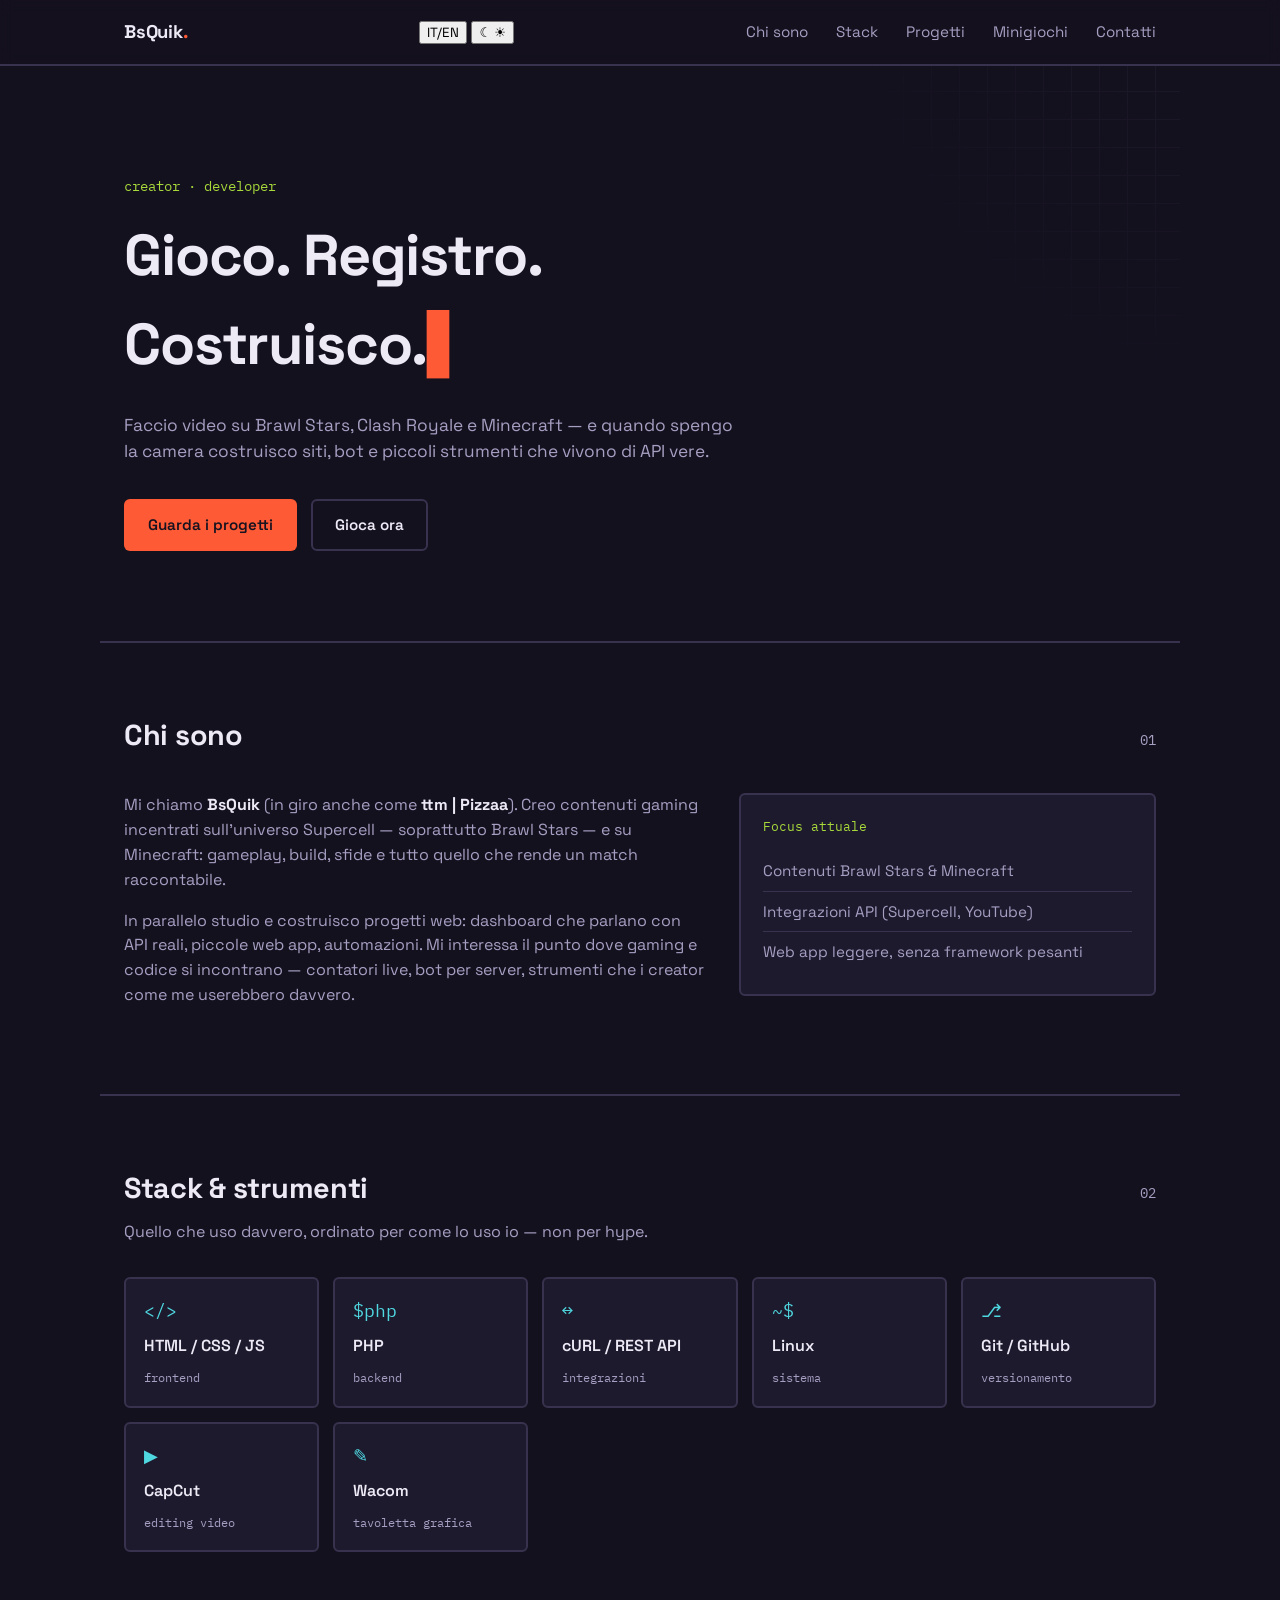
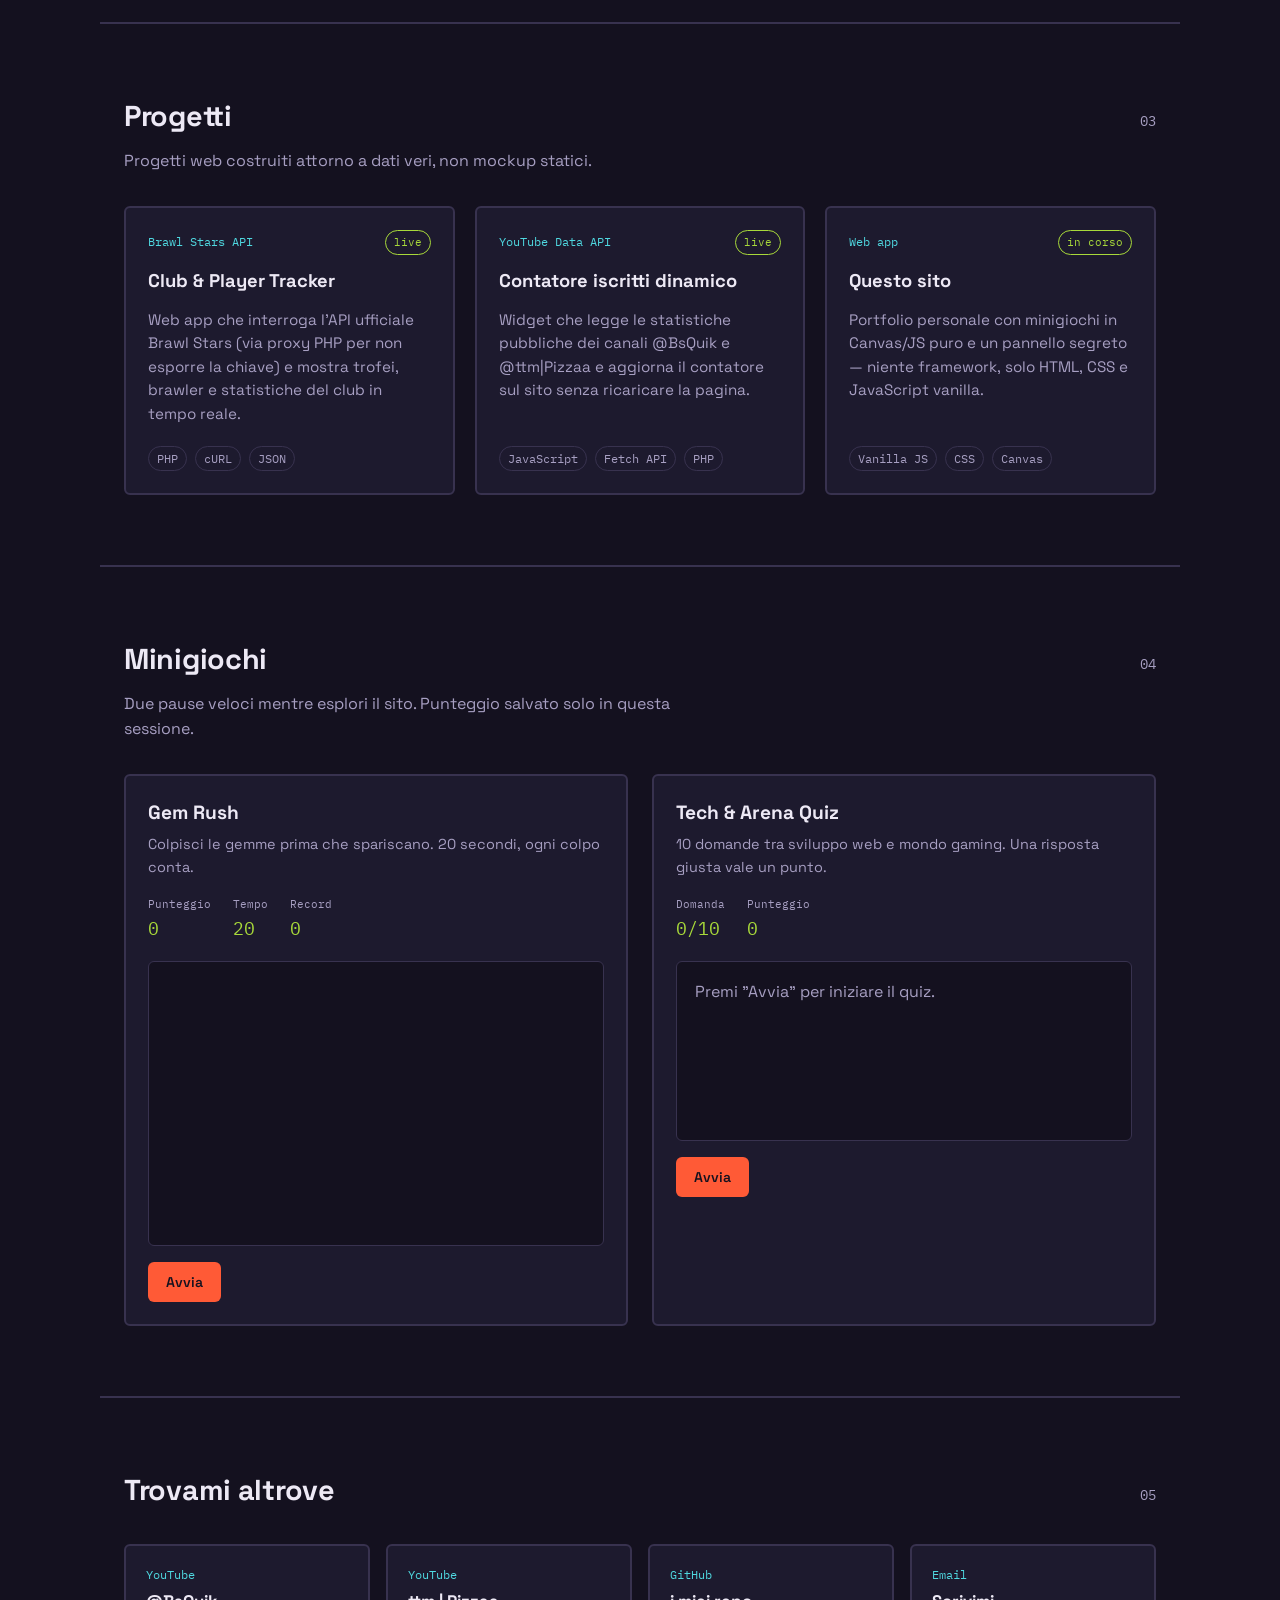
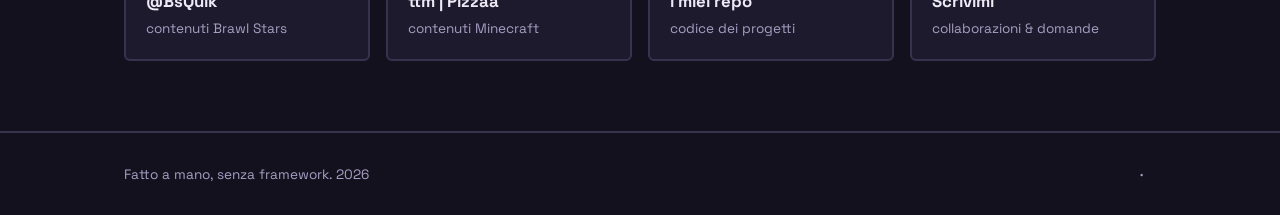
==== index.html @ 0b75b3ad "Rename index(5).html to index.html" ====
<!DOCTYPE html>
<html lang="it">
<head>
<meta charset="UTF-8">
<meta name="viewport" content="width=device-width, initial-scale=1.0">
<title id="pageTitle">BsQuik — Gaming & Web Dev</title>
<meta id="metaDescription" name="description" content="Creatore di contenuti gaming (Brawl Stars, Minecraft) e sviluppatore web. Progetti, API, minigiochi.">

<!-- ============ SEO di base ============
     Sostituisci SITE_URL con il dominio reale una volta pubblicato:
     serve a canonical, Open Graph e Twitter Card qui sotto. -->
<meta name="keywords" content="BsQuik, ttm Pizzaa, Brawl Stars, Minecraft, content creator, sviluppo web, portfolio">
<meta name="author" content="BsQuik">
<meta name="robots" content="index, follow">
<meta name="theme-color" content="#14111F">
<link rel="canonical" href="https://SITE_URL/">

<!-- ============ Open Graph (anteprime su Discord, WhatsApp, Facebook...) ============ -->
<meta property="og:type" content="website">
<meta property="og:site_name" content="BsQuik">
<meta id="ogTitle" property="og:title" content="BsQuik — Gaming & Web Dev">
<meta id="ogDescription" property="og:description" content="Creatore di contenuti gaming (Brawl Stars, Minecraft) e sviluppatore web. Progetti, API, minigiochi.">
<meta property="og:image" content="https://SITE_URL/assets/og-cover.png">
<meta property="og:url" content="https://SITE_URL/">
<meta property="og:locale" content="it_IT">
<meta property="og:locale:alternate" content="en_US">

<!-- ============ Twitter / X Card ============ -->
<meta name="twitter:card" content="summary_large_image">
<meta id="twitterTitle" name="twitter:title" content="BsQuik — Gaming & Web Dev">
<meta id="twitterDescription" name="twitter:description" content="Creatore di contenuti gaming (Brawl Stars, Minecraft) e sviluppatore web. Progetti, API, minigiochi.">
<meta name="twitter:image" content="https://SITE_URL/assets/og-cover.png">

<!-- ============ Favicon ============ -->
<link rel="icon" type="image/svg+xml" href="assets/favicon.svg">
<link rel="alternate icon" href="assets/favicon.svg">

<!-- Font: Space Grotesk (titoli/corpo) + IBM Plex Mono (dati/codice) -->
<link rel="preconnect" href="https://fonts.googleapis.com">
<link rel="preconnect" href="https://fonts.gstatic.com" crossorigin>
<link href="https://fonts.googleapis.com/css2?family=Space+Grotesk:wght@400;500;600;700&family=IBM+Plex+Mono:wght@400;500;600&display=swap" rel="stylesheet">

<!-- ============ Dati strutturati (Person) — aiuta i risultati di ricerca ============ -->
<script type="application/ld+json">
{
  "@context": "https://schema.org",
  "@type": "Person",
  "name": "BsQuik",
  "alternateName": "ttm | Pizzaa",
  "description": "Creatore di contenuti gaming (Brawl Stars, Minecraft) e sviluppatore web.",
  "sameAs": [
    "https://www.youtube.com/@BsQuik",
    "https://www.youtube.com/@ttmPizzaa"
  ]
}
</script>

<link rel="stylesheet" href="style.css">
</head>
<body>

<!-- ============ NAV ============ -->
<header class="site-header">
  <nav class="nav container">
    <a href="#home" class="nav__brand">BsQuik<span class="dot">.</span></a>

    <div class="nav__controls">
      <!-- Toggle lingua: IT/EN, gestito da js/i18n.js -->
      <button id="langToggle" class="nav__pill" type="button" aria-label="Cambia lingua / Switch language">
        <span data-lang-label="it" class="is-active">IT</span><span class="nav__pill-sep">/</span><span data-lang-label="en">EN</span>
      </button>
      <!-- Toggle tema chiaro/scuro, gestito da js/theme.js -->
      <button id="themeToggle" class="nav__icon-btn" type="button" aria-label="Attiva tema chiaro" aria-pressed="false">
        <span class="theme-icon theme-icon--moon" aria-hidden="true">☾</span>
        <span class="theme-icon theme-icon--sun" aria-hidden="true">☀</span>
      </button>
      <button class="nav__toggle" id="navToggle" aria-label="Apri il menu" aria-expanded="false">
        <span></span><span></span><span></span>
      </button>
    </div>

    <ul class="nav__links" id="navLinks">
      <li><a href="#about" data-i18n="nav.about">Chi sono</a></li>
      <li><a href="#stack" data-i18n="nav.stack">Stack</a></li>
      <li><a href="#projects" data-i18n="nav.projects">Progetti</a></li>
      <li><a href="#games" data-i18n="nav.games">Minigiochi</a></li>
      <li><a href="#contact" data-i18n="nav.contact">Contatti</a></li>
    </ul>
  </nav>
</header>

<main>

  <!-- ============ HERO ============ -->
  <section id="home" class="hero container">
    <div class="hero__grid" aria-hidden="true"></div>
    <p class="hero__eyebrow" data-i18n="hero.eyebrow">creator · developer</p>
    <h1 class="hero__title">
      <span id="heroTyped"></span><span class="cursor" aria-hidden="true">▌</span>
    </h1>
    <p class="hero__lead" data-i18n="hero.lead">
      Faccio video su Brawl Stars, Clash Royale e Minecraft — e quando spengo la camera
      costruisco siti, bot e piccoli strumenti che vivono di API vere.
    </p>
    <div class="hero__cta">
      <a href="#projects" class="btn btn--primary" data-i18n="hero.ctaProjects">Guarda i progetti</a>
      <a href="#games" class="btn btn--ghost" data-i18n="hero.ctaGames">Gioca ora</a>
    </div>
  </section>

  <!-- ============ ABOUT ============ -->
  <section id="about" class="section container">
    <div class="section__head">
      <h2 data-i18n="about.title">Chi sono</h2>
      <span class="section__index">01</span>
    </div>
    <div class="about__grid">
      <div class="about__text">
        <p data-i18n="about.p1">
          Mi chiamo <strong>BsQuik</strong> (in giro anche come <strong>ttm | Pizzaa</strong>).
          Creo contenuti gaming incentrati sull'universo Supercell — soprattutto Brawl Stars —
          e su Minecraft: gameplay, build, sfide e tutto quello che rende un match raccontabile.
        </p>
        <p data-i18n="about.p2">
          In parallelo studio e costruisco progetti web: dashboard che parlano con API reali,
          piccole web app, automazioni. Mi interessa il punto dove gaming e codice si incontrano —
          contatori live, bot per server, strumenti che i creator come me userebbero davvero.
        </p>
      </div>
      <div class="about__card">
        <p class="about__card-label" data-i18n="about.cardLabel">Focus attuale</p>
        <ul class="about__card-list">
          <li data-i18n="about.card1">Contenuti Brawl Stars & Minecraft</li>
          <li data-i18n="about.card2">Integrazioni API (Supercell, YouTube)</li>
          <li data-i18n="about.card3">Web app leggere, senza framework pesanti</li>
        </ul>
      </div>
    </div>
  </section>

  <!-- ============ TECH STACK ============ -->
  <section id="stack" class="section container">
    <div class="section__head">
      <h2 data-i18n="stack.title">Stack & strumenti</h2>
      <span class="section__index">02</span>
    </div>
    <p class="section__sub" data-i18n="stack.sub">Quello che uso davvero, ordinato per come lo uso io — non per hype.</p>

    <div class="stack-grid" id="stackGrid">
      <!-- popolata anche via JS, markup statico come fallback/no-js -->
      <div class="stack-item" data-tag="frontend">
        <span class="stack-item__glyph">&lt;/&gt;</span>
        <span class="stack-item__name">HTML / CSS / JS</span>
        <span class="stack-item__tag" data-i18n="stack.tag.frontend">frontend</span>
      </div>
      <div class="stack-item" data-tag="backend">
        <span class="stack-item__glyph">$php</span>
        <span class="stack-item__name">PHP</span>
        <span class="stack-item__tag" data-i18n="stack.tag.backend">backend</span>
      </div>
      <div class="stack-item" data-tag="api">
        <span class="stack-item__glyph">↔</span>
        <span class="stack-item__name">cURL / REST API</span>
        <span class="stack-item__tag" data-i18n="stack.tag.api">integrazioni</span>
      </div>
      <div class="stack-item" data-tag="sistema">
        <span class="stack-item__glyph">~$</span>
        <span class="stack-item__name">Linux</span>
        <span class="stack-item__tag" data-i18n="stack.tag.sistema">sistema</span>
      </div>
      <div class="stack-item" data-tag="workflow">
        <span class="stack-item__glyph">⎇</span>
        <span class="stack-item__name">Git / GitHub</span>
        <span class="stack-item__tag" data-i18n="stack.tag.workflow">versionamento</span>
      </div>
      <div class="stack-item" data-tag="editing">
        <span class="stack-item__glyph">▶</span>
        <span class="stack-item__name">CapCut</span>
        <span class="stack-item__tag" data-i18n="stack.tag.editing">editing video</span>
      </div>
      <div class="stack-item" data-tag="creative">
        <span class="stack-item__glyph">✎</span>
        <span class="stack-item__name">Wacom</span>
        <span class="stack-item__tag" data-i18n="stack.tag.creative">tavoletta grafica</span>
      </div>
    </div>
  </section>

  <!-- ============ PROGETTI ============ -->
  <section id="projects" class="section container">
    <div class="section__head">
      <h2 data-i18n="projects.title">Progetti</h2>
      <span class="section__index">03</span>
    </div>
    <p class="section__sub" data-i18n="projects.sub">Progetti web costruiti attorno a dati veri, non mockup statici.</p>

    <div class="projects-grid">

      <article class="project-card">
        <div class="project-card__top">
          <span class="project-card__label">Brawl Stars API</span>
          <span class="project-card__status" data-i18n="projects.statusLive">live</span>
        </div>
        <h3 data-i18n="projects.p1Title">Club & Player Tracker</h3>
        <p data-i18n="projects.p1Text">
          Web app che interroga l'API ufficiale Brawl Stars (via proxy PHP per non esporre la chiave)
          e mostra trofei, brawler e statistiche del club in tempo reale.
        </p>
        <div class="project-card__tags">
          <span>PHP</span><span>cURL</span><span>JSON</span>
        </div>
      </article>

      <article class="project-card">
        <div class="project-card__top">
          <span class="project-card__label">YouTube Data API</span>
          <span class="project-card__status" data-i18n="projects.statusLive">live</span>
        </div>
        <h3 data-i18n="projects.p2Title">Contatore iscritti dinamico</h3>
        <p data-i18n="projects.p2Text">
          Widget che legge le statistiche pubbliche dei canali @BsQuik e @ttm|Pizzaa e aggiorna
          il contatore sul sito senza ricaricare la pagina.
        </p>
        <div class="project-card__tags">
          <span>JavaScript</span><span>Fetch API</span><span>PHP</span>
        </div>
      </article>

      <article class="project-card">
        <div class="project-card__top">
          <span class="project-card__label" data-i18n="projects.p3Label">Web app</span>
          <span class="project-card__status" data-i18n="projects.statusProgress">in corso</span>
        </div>
        <h3 data-i18n="projects.p3Title">Questo sito</h3>
        <p data-i18n="projects.p3Text">
          Portfolio personale con minigiochi in Canvas/JS puro e un pannello segreto —
          niente framework, solo HTML, CSS e JavaScript vanilla.
        </p>
        <div class="project-card__tags">
          <span>Vanilla JS</span><span>CSS</span><span>Canvas</span>
        </div>
      </article>

    </div>
  </section>

  <!-- ============ MINIGIOCHI ============ -->
  <section id="games" class="section container">
    <div class="section__head">
      <h2 data-i18n="games.title">Minigiochi</h2>
      <span class="section__index">04</span>
    </div>
    <p class="section__sub" data-i18n="games.sub">Due pause veloci mentre esplori il sito. Punteggio salvato solo in questa sessione.</p>

    <div class="games-grid">

      <!-- MINIGIOCO 1: Reaction Clicker -->
      <div class="game-panel">
        <div class="game-panel__head">
          <h3>Gem Rush</h3>
          <p data-i18n="games.gr.desc">Colpisci le gemme prima che spariscano. 20 secondi, ogni colpo conta.</p>
        </div>
        <div class="game-panel__stats">
          <div><span class="game-panel__stat-label" data-i18n="games.gr.score">Punteggio</span><span id="grScore" class="game-panel__stat-value">0</span></div>
          <div><span class="game-panel__stat-label" data-i18n="games.gr.time">Tempo</span><span id="grTime" class="game-panel__stat-value">20</span></div>
          <div><span class="game-panel__stat-label" data-i18n="games.gr.best">Record</span><span id="grBest" class="game-panel__stat-value">0</span></div>
        </div>
        <canvas id="gemCanvas" width="480" height="300" class="game-canvas"></canvas>
        <div class="game-panel__controls">
          <button id="grStart" class="btn btn--primary btn--small" data-i18n="games.start">Avvia</button>
          <p id="grMessage" class="game-panel__message" aria-live="polite"></p>
        </div>
      </div>

      <!-- MINIGIOCO 2: Trivia -->
      <div class="game-panel">
        <div class="game-panel__head">
          <h3>Tech & Arena Quiz</h3>
          <p data-i18n="games.qz.desc">10 domande tra sviluppo web e mondo gaming. Una risposta giusta vale un punto.</p>
        </div>
        <div class="game-panel__stats">
          <div><span class="game-panel__stat-label" data-i18n="games.qz.question">Domanda</span><span id="qzIndex" class="game-panel__stat-value">0/10</span></div>
          <div><span class="game-panel__stat-label" data-i18n="games.gr.score">Punteggio</span><span id="qzScore" class="game-panel__stat-value">0</span></div>
        </div>
        <div id="quizBody" class="quiz-body">
          <p class="quiz-intro" data-i18n="games.qz.intro">Premi "Avvia" per iniziare il quiz.</p>
        </div>
        <div class="game-panel__controls">
          <button id="qzStart" class="btn btn--primary btn--small" data-i18n="games.start">Avvia</button>
        </div>
      </div>

    </div>
  </section>

  <!-- ============ SOCIAL / CONTATTI ============ -->
  <section id="contact" class="section container">
    <div class="section__head">
      <h2 data-i18n="contact.title">Trovami altrove</h2>
      <span class="section__index">05</span>
    </div>

    <div class="social-grid">
      <a class="social-card" href="https://www.youtube.com/@BsQuik" target="_blank" rel="noopener">
        <span class="social-card__platform">YouTube</span>
        <span class="social-card__handle">@BsQuik</span>
        <span class="social-card__sub" id="ytSubsBsQuik" data-i18n="contact.bsquikSub">contenuti Brawl Stars</span>
      </a>
      <a class="social-card" href="https://www.youtube.com/@ttmPizzaa" target="_blank" rel="noopener">
        <span class="social-card__platform">YouTube</span>
        <span class="social-card__handle">ttm | Pizzaa</span>
        <span class="social-card__sub" id="ytSubsPizzaa" data-i18n="contact.pizzaaSub">contenuti Minecraft</span>
      </a>
      <a class="social-card" href="https://github.com/" target="_blank" rel="noopener">
        <span class="social-card__platform">GitHub</span>
        <span class="social-card__handle" data-i18n="contact.githubHandle">i miei repo</span>
        <span class="social-card__sub" data-i18n="contact.githubSub">codice dei progetti</span>
      </a>
      <a class="social-card" href="mailto:contatto@example.com">
        <span class="social-card__platform">Email</span>
        <span class="social-card__handle" data-i18n="contact.emailHandle">Scrivimi</span>
        <span class="social-card__sub" data-i18n="contact.emailSub">collaborazioni & domande</span>
      </a>
    </div>
  </section>

</main>

<footer class="site-footer">
  <div class="container site-footer__inner">
    <p><span data-i18n="footer.made">Fatto a mano, senza framework.</span> <span id="year"></span></p>
    <!-- Bottone discreto per il pannello segreto: nessuna icona vistosa, si nota solo se lo cerchi -->
    <button id="secretTrigger" class="secret-trigger" aria-label="?">·</button>
  </div>
</footer>

<!-- ============ MODAL EASTER EGG ============ -->
<div id="secretModal" class="secret-modal" hidden>
  <div class="secret-modal__box" role="dialog" aria-modal="true" aria-labelledby="secretTitle">
    <button id="secretClose" class="secret-modal__close" aria-label="Chiudi">✕</button>
    <p id="secretTitle" class="secret-modal__title" data-i18n="modal.title">Accesso riservato</p>
    <p class="secret-modal__hint" data-i18n="modal.hint">Hai trovato il pannello nascosto. Serve una password.</p>
    <form id="secretForm" class="secret-modal__form">
      <input type="password" id="secretInput" class="secret-modal__input" placeholder="password" autocomplete="off">
      <button type="submit" class="btn btn--primary btn--small" data-i18n="modal.enter">Entra</button>
    </form>
    <p id="secretError" class="secret-modal__error" aria-live="polite"></p>
  </div>
</div>

<script src="i18n.js"></script>
<script src="theme.js"></script>
<script src="main.js"></script>
<script src="games.js"></script>
<script src="easter-egg.js"></script>
</body>
</html>
---- style.css ----
/* =========================================================
   DESIGN TOKENS
   ========================================================= */
:root{
  --ink:      #14111F;   /* sfondo principale */
  --panel:    #1D1A2E;   /* sfondo pannelli/card */
  --panel-2:  #241F38;   /* pannelli leggermente più chiari (hover/nested) */
  --line:     #38324F;   /* bordi */
  --paper:    #EDE9F5;   /* testo principale */
  --paper-dim:#A79FC2;   /* testo secondario */
  --coral:    #FF5A36;   /* accento primario */
  --coral-dim:#C93F22;
  --lime:     #A8D93A;   /* accento secondario */
  --cyan:     #4FD8E0;   /* accento terziario / link tecnici */

  --font-display: 'Space Grotesk', system-ui, sans-serif;
  --font-mono: 'IBM Plex Mono', ui-monospace, monospace;

  --radius: 6px;
  --border: 2px solid var(--line);
  --container: 1080px;
}

/* =========================================================
   RESET DI BASE
   ========================================================= */
*, *::before, *::after{ box-sizing: border-box; }
html{ scroll-behavior: smooth; }

@media (prefers-reduced-motion: reduce){
  html{ scroll-behavior: auto; }
  *, *::before, *::after{ animation-duration: 0.001ms !important; transition-duration: 0.001ms !important; }
}

body{
  margin: 0;
  background: var(--ink);
  color: var(--paper);
  font-family: var(--font-display);
  line-height: 1.55;
  -webkit-font-smoothing: antialiased;
}

img{ max-width: 100%; display: block; }
a{ color: inherit; text-decoration: none; }
button{ font-family: inherit; cursor: pointer; }
ul{ list-style: none; margin: 0; padding: 0; }
h1, h2, h3, p{ margin: 0; }

:focus-visible{
  outline: 2px solid var(--cyan);
  outline-offset: 3px;
}

.container{
  max-width: var(--container);
  margin: 0 auto;
  padding: 0 24px;
}

/* =========================================================
   HEADER / NAV
   ========================================================= */
.site-header{
  position: sticky;
  top: 0;
  z-index: 40;
  background: rgba(20, 17, 31, 0.9);
  backdrop-filter: blur(6px);
  border-bottom: var(--border);
}

.nav{
  display: flex;
  align-items: center;
  justify-content: space-between;
  height: 64px;
}

.nav__brand{
  font-weight: 700;
  font-size: 1.15rem;
  letter-spacing: -0.01em;
}
.nav__brand .dot{ color: var(--coral); }

.nav__links{
  display: flex;
  gap: 28px;
}
.nav__links a{
  font-size: 0.95rem;
  color: var(--paper-dim);
  transition: color 0.15s ease;
}
.nav__links a:hover{ color: var(--coral); }

.nav__toggle{
  display: none;
  flex-direction: column;
  gap: 5px;
  background: none;
  border: none;
  padding: 8px;
}
.nav__toggle span{
  width: 22px;
  height: 2px;
  background: var(--paper);
  display: block;
}

/* =========================================================
   BOTTONI
   ========================================================= */
.btn{
  display: inline-flex;
  align-items: center;
  justify-content: center;
  padding: 12px 22px;
  border: 2px solid transparent;
  border-radius: var(--radius);
  font-family: var(--font-display);
  font-weight: 600;
  font-size: 0.95rem;
  transition: transform 0.12s ease, background 0.15s ease, border-color 0.15s ease;
}
.btn:active{ transform: translateY(1px); }

.btn--primary{
  background: var(--coral);
  color: #16121F;
}
.btn--primary:hover{ background: #ff7350; }

.btn--ghost{
  background: transparent;
  border-color: var(--line);
  color: var(--paper);
}
.btn--ghost:hover{ border-color: var(--coral); color: var(--coral); }

.btn--small{ padding: 9px 16px; font-size: 0.88rem; }

.btn:disabled{ opacity: 0.5; cursor: not-allowed; }

/* =========================================================
   HERO
   ========================================================= */
.hero{
  position: relative;
  padding: 110px 24px 90px;
  overflow: hidden;
}

/* motivo a blocchi in stile Minecraft, unico momento "decorativo" della pagina */
.hero__grid{
  position: absolute;
  inset: -20% -10% auto auto;
  width: 46%;
  height: 420px;
  background-image:
    linear-gradient(var(--line) 1px, transparent 1px),
    linear-gradient(90deg, var(--line) 1px, transparent 1px);
  background-size: 28px 28px;
  opacity: 0.35;
  mask-image: radial-gradient(circle at top right, black, transparent 70%);
  pointer-events: none;
}

.hero__eyebrow{
  font-family: var(--font-mono);
  color: var(--lime);
  font-size: 0.85rem;
  margin-bottom: 14px;
}

.hero__title{
  font-size: clamp(2.2rem, 6vw, 3.6rem);
  font-weight: 700;
  letter-spacing: -0.02em;
  max-width: 14ch;
  color: var(--paper);
  min-height: 1.2em;
}
.cursor{
  color: var(--coral);
  animation: blink 1s steps(1) infinite;
}
@keyframes blink{ 50%{ opacity: 0; } }

.hero__lead{
  margin-top: 22px;
  max-width: 56ch;
  color: var(--paper-dim);
  font-size: 1.08rem;
}

.hero__cta{
  margin-top: 34px;
  display: flex;
  gap: 14px;
  flex-wrap: wrap;
}

/* =========================================================
   SEZIONI GENERICHE
   ========================================================= */
.section{
  padding: 70px 24px;
  border-top: var(--border);
}

.section__head{
  display: flex;
  align-items: baseline;
  justify-content: space-between;
  gap: 16px;
}
.section__head h2{
  font-size: 1.8rem;
  font-weight: 700;
  letter-spacing: -0.01em;
}
.section__index{
  font-family: var(--font-mono);
  color: var(--paper-dim);
  font-size: 0.85rem;
}
.section__sub{
  margin-top: 10px;
  color: var(--paper-dim);
  max-width: 60ch;
}

/* =========================================================
   ABOUT
   ========================================================= */
.about__grid{
  margin-top: 36px;
  display: grid;
  grid-template-columns: 1.4fr 1fr;
  gap: 32px;
}
.about__text p{
  color: var(--paper-dim);
  margin-bottom: 16px;
  max-width: 62ch;
}
.about__text strong{ color: var(--paper); }

.about__card{
  background: var(--panel);
  border: var(--border);
  border-radius: var(--radius);
  padding: 22px;
  align-self: start;
}
.about__card-label{
  font-family: var(--font-mono);
  font-size: 0.8rem;
  color: var(--lime);
  display: block;
  margin-bottom: 14px;
}
.about__card-list li{
  padding: 8px 0;
  border-top: 1px solid var(--line);
  color: var(--paper-dim);
  font-size: 0.95rem;
}
.about__card-list li:first-child{ border-top: none; }

/* =========================================================
   TECH STACK
   ========================================================= */
.stack-grid{
  margin-top: 32px;
  display: grid;
  grid-template-columns: repeat(auto-fill, minmax(180px, 1fr));
  gap: 14px;
}

.stack-item{
  background: var(--panel);
  border: var(--border);
  border-radius: var(--radius);
  padding: 18px;
  display: flex;
  flex-direction: column;
  gap: 10px;
  transition: border-color 0.15s ease, transform 0.15s ease;
}
.stack-item:hover{
  border-color: var(--coral);
  transform: translateY(-2px);
}
.stack-item__glyph{
  font-family: var(--font-mono);
  color: var(--cyan);
  font-size: 1.1rem;
}
.stack-item__name{ font-weight: 600; }
.stack-item__tag{
  font-family: var(--font-mono);
  font-size: 0.75rem;
  color: var(--paper-dim);
}

/* =========================================================
   PROGETTI
   ========================================================= */
.projects-grid{
  margin-top: 32px;
  display: grid;
  grid-template-columns: repeat(auto-fit, minmax(260px, 1fr));
  gap: 20px;
}

.project-card{
  background: var(--panel);
  border: var(--border);
  border-radius: var(--radius);
  padding: 22px;
  display: flex;
  flex-direction: column;
  gap: 12px;
}
.project-card__top{
  display: flex;
  align-items: center;
  justify-content: space-between;
}
.project-card__label{
  font-family: var(--font-mono);
  font-size: 0.75rem;
  color: var(--cyan);
}
.project-card__status{
  font-family: var(--font-mono);
  font-size: 0.7rem;
  padding: 3px 8px;
  border: 1px solid var(--lime);
  color: var(--lime);
  border-radius: 100px;
}
.project-card h3{ font-size: 1.15rem; font-weight: 700; }
.project-card p{ color: var(--paper-dim); font-size: 0.95rem; }

.project-card__tags{
  display: flex;
  gap: 8px;
  flex-wrap: wrap;
  margin-top: auto;
  padding-top: 8px;
}
.project-card__tags span{
  font-family: var(--font-mono);
  font-size: 0.72rem;
  color: var(--paper-dim);
  border: 1px solid var(--line);
  padding: 3px 8px;
  border-radius: 100px;
}

/* =========================================================
   MINIGIOCHI
   ========================================================= */
.games-grid{
  margin-top: 32px;
  display: grid;
  grid-template-columns: repeat(auto-fit, minmax(320px, 1fr));
  gap: 24px;
}

.game-panel{
  background: var(--panel);
  border: var(--border);
  border-radius: var(--radius);
  padding: 22px;
}
.game-panel__head h3{ font-size: 1.2rem; font-weight: 700; }
.game-panel__head p{ color: var(--paper-dim); font-size: 0.9rem; margin-top: 6px; }

.game-panel__stats{
  display: flex;
  gap: 22px;
  margin: 18px 0;
  font-family: var(--font-mono);
}
.game-panel__stats > div{ display: flex; flex-direction: column; gap: 2px; }
.game-panel__stat-label{ font-size: 0.7rem; color: var(--paper-dim); }
.game-panel__stat-value{ font-size: 1.1rem; color: var(--lime); }

.game-canvas{
  width: 100%;
  height: auto;
  aspect-ratio: 480 / 300;
  background: var(--ink);
  border: 1px solid var(--line);
  border-radius: var(--radius);
  display: block;
  cursor: crosshair;
}

.game-panel__controls{
  margin-top: 16px;
  display: flex;
  align-items: center;
  gap: 14px;
}
.game-panel__message{
  font-family: var(--font-mono);
  font-size: 0.85rem;
  color: var(--coral);
}

.quiz-body{
  min-height: 180px;
  border: 1px solid var(--line);
  border-radius: var(--radius);
  padding: 18px;
  background: var(--ink);
}
.quiz-intro{ color: var(--paper-dim); }
.quiz-question{ font-weight: 600; margin-bottom: 14px; }
.quiz-options{ display: grid; gap: 10px; }
.quiz-option{
  text-align: left;
  background: var(--panel-2);
  border: 1px solid var(--line);
  border-radius: var(--radius);
  padding: 10px 14px;
  color: var(--paper);
  font-size: 0.92rem;
}
.quiz-option:hover{ border-color: var(--cyan); }
.quiz-option.is-correct{ border-color: var(--lime); color: var(--lime); }
.quiz-option.is-wrong{ border-color: var(--coral); color: var(--coral); }
.quiz-option:disabled{ cursor: default; }

.quiz-result{ text-align: center; }
.quiz-result__score{
  font-family: var(--font-mono);
  font-size: 2rem;
  color: var(--lime);
  display: block;
  margin: 8px 0;
}

/* =========================================================
   SOCIAL
   ========================================================= */
.social-grid{
  margin-top: 32px;
  display: grid;
  grid-template-columns: repeat(auto-fit, minmax(220px, 1fr));
  gap: 16px;
}
.social-card{
  background: var(--panel);
  border: var(--border);
  border-radius: var(--radius);
  padding: 20px;
  display: flex;
  flex-direction: column;
  gap: 4px;
  transition: border-color 0.15s ease;
}
.social-card:hover{ border-color: var(--coral); }
.social-card__platform{
  font-family: var(--font-mono);
  font-size: 0.72rem;
  color: var(--cyan);
}
.social-card__handle{ font-weight: 700; font-size: 1.05rem; }
.social-card__sub{ color: var(--paper-dim); font-size: 0.85rem; }

/* =========================================================
   FOOTER + TRIGGER SEGRETO
   ========================================================= */
.site-footer{
  border-top: var(--border);
  padding: 26px 24px;
}
.site-footer__inner{
  display: flex;
  align-items: center;
  justify-content: space-between;
  color: var(--paper-dim);
  font-size: 0.85rem;
}

/* Bottone volutamente discreto: si confonde con la punteggiatura del footer */
.secret-trigger{
  background: none;
  border: none;
  color: var(--paper-dim);
  font-size: 1.1rem;
  width: 30px;
  height: 30px;
  border-radius: 50%;
  transition: color 0.2s ease;
}
.secret-trigger:hover{ color: var(--coral); }

/* =========================================================
   MODAL EASTER EGG
   ========================================================= */
.secret-modal{
  position: fixed;
  inset: 0;
  background: rgba(10, 8, 16, 0.82);
  display: flex;
  align-items: center;
  justify-content: center;
  z-index: 100;
  padding: 20px;
}
.secret-modal[hidden]{ display: none; }

.secret-modal__box{
  position: relative;
  background: var(--panel);
  border: 2px solid var(--coral);
  border-radius: var(--radius);
  padding: 30px;
  width: 100%;
  max-width: 360px;
}
.secret-modal__close{
  position: absolute;
  top: 12px;
  right: 12px;
  background: none;
  border: none;
  color: var(--paper-dim);
  font-size: 1rem;
}
.secret-modal__close:hover{ color: var(--coral); }

.secret-modal__title{
  font-family: var(--font-mono);
  font-weight: 600;
  color: var(--coral);
  margin-bottom: 6px;
}
.secret-modal__hint{
  color: var(--paper-dim);
  font-size: 0.88rem;
  margin-bottom: 20px;
}
.secret-modal__form{
  display: flex;
  gap: 10px;
}
.secret-modal__input{
  flex: 1;
  background: var(--ink);
  border: 1px solid var(--line);
  border-radius: var(--radius);
  padding: 10px 12px;
  color: var(--paper);
  font-family: var(--font-mono);
}
.secret-modal__input:focus{ border-color: var(--cyan); }
.secret-modal__error{
  margin-top: 12px;
  color: var(--coral);
  font-family: var(--font-mono);
  font-size: 0.82rem;
  min-height: 1em;
}

/* =========================================================
   TEMA SEGRETO: "Dark Retro / Hacker"
   Attivato aggiungendo la classe .theme-hacker su <body> via JS
   ========================================================= */
body.theme-hacker{
  --ink: #030603;
  --panel: #071a08;
  --panel-2: #0c260d;
  --line: #1c4d1e;
  --paper: #baffc0;
  --paper-dim: #4fae57;
  --coral: #33ff66;
  --cyan: #33ff66;
  --lime: #33ff66;
  --font-display: var(--font-mono);
}
body.theme-hacker .hero__title,
body.theme-hacker h2,
body.theme-hacker h3{
  text-shadow: 0 0 8px rgba(51, 255, 102, 0.55);
}
body.theme-hacker .hero__grid{ opacity: 0.5; }

/* =========================================================
   RESPONSIVE
   ========================================================= */
@media (max-width: 860px){
  .about__grid{ grid-template-columns: 1fr; }
}

@media (max-width: 720px){
  .nav__toggle{ display: flex; }
  .nav__links{
    position: absolute;
    top: 64px;
    left: 0;
    right: 0;
    background: var(--ink);
    border-bottom: var(--border);
    flex-direction: column;
    padding: 18px 24px;
    gap: 16px;
    display: none;
  }
  .nav__links.is-open{ display: flex; }

  .hero{ padding: 80px 20px 60px; }
  .hero__grid{ width: 70%; }

  .section{ padding: 50px 20px; }

  .games-grid, .projects-grid, .social-grid{ grid-template-columns: 1fr; }
}
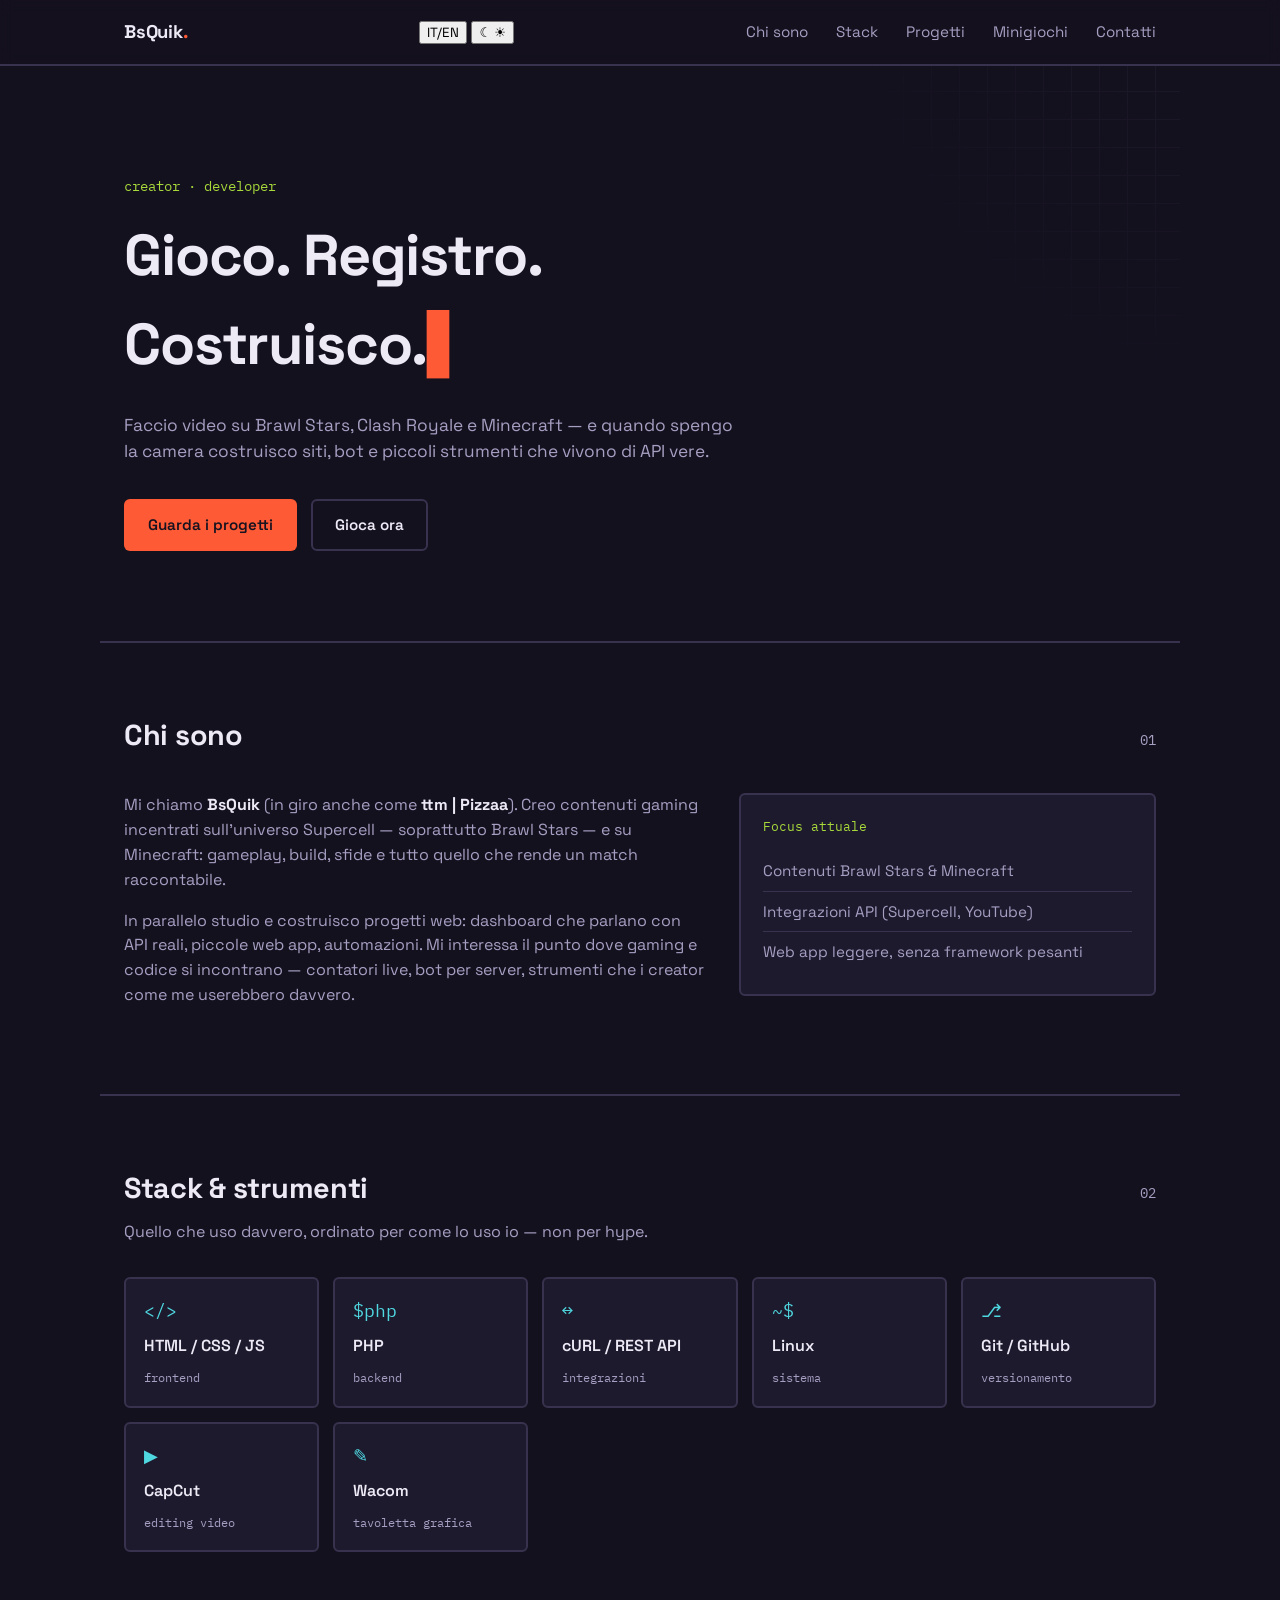
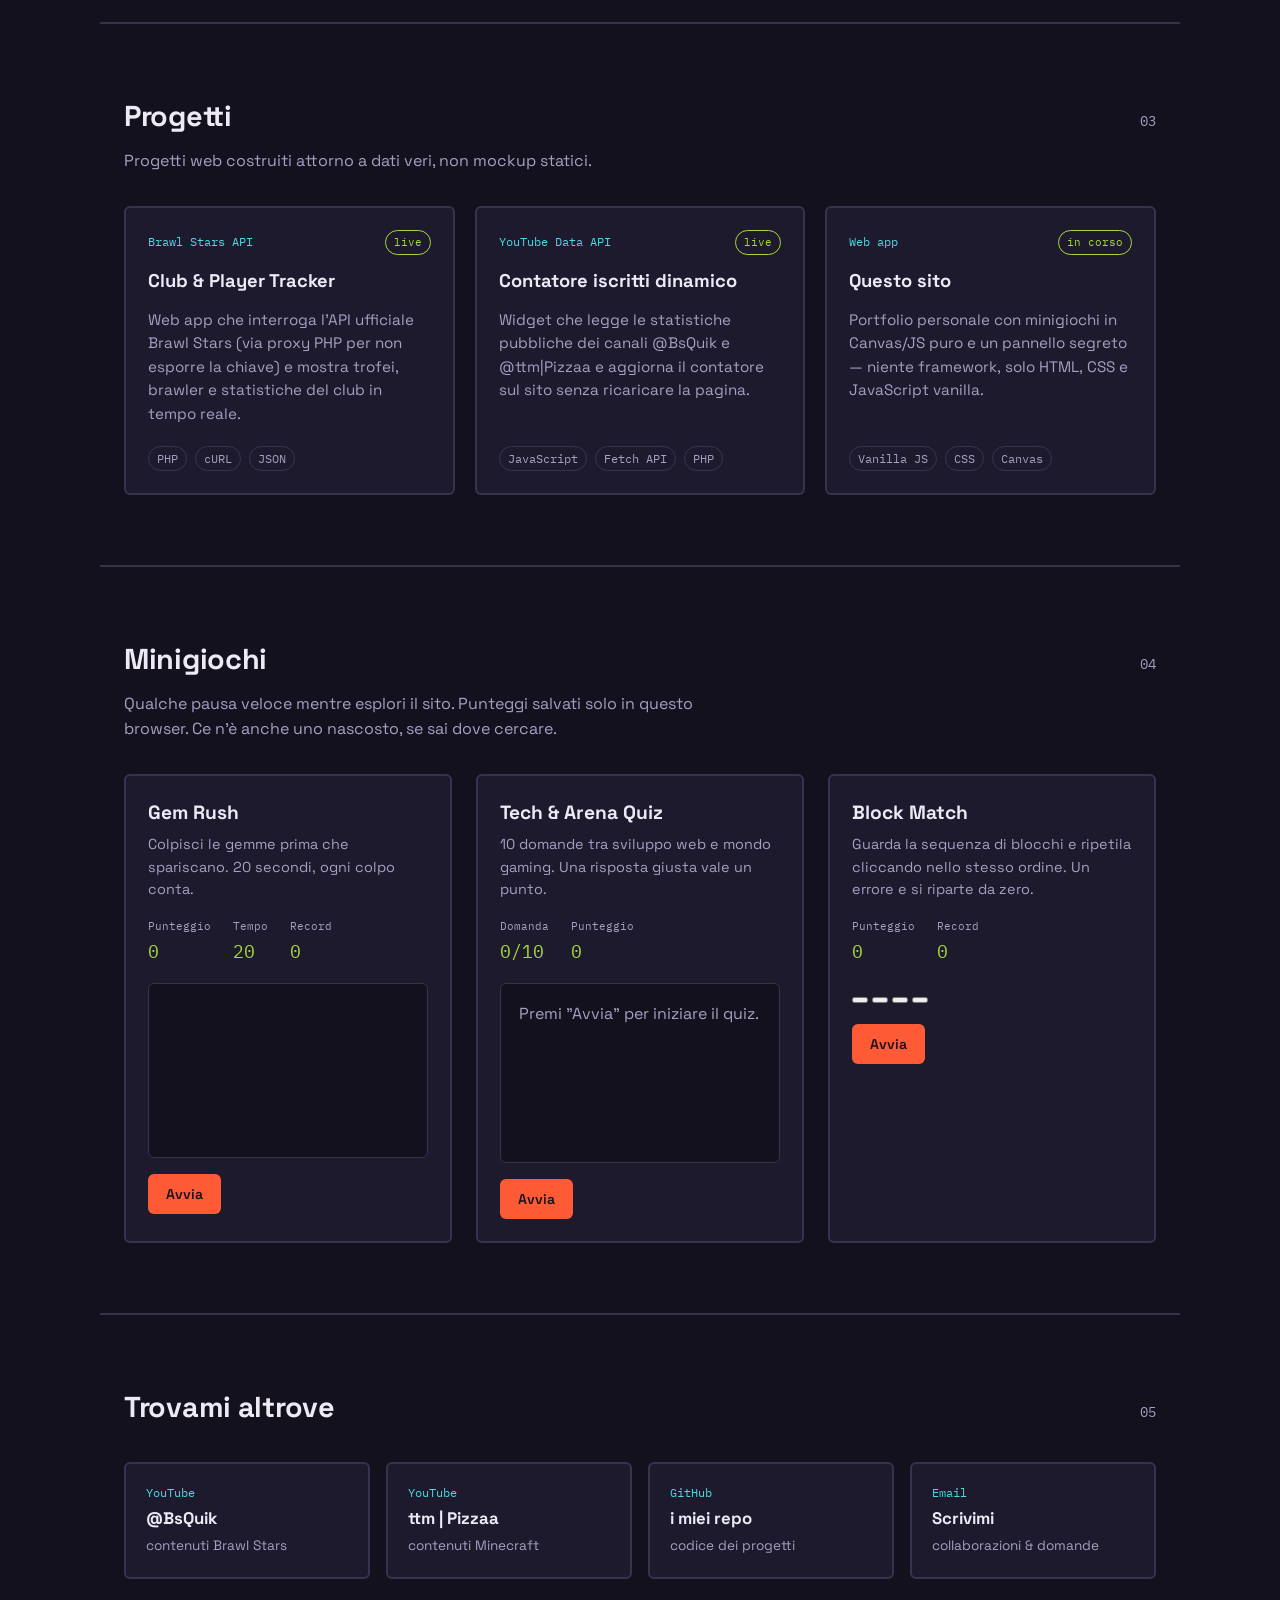
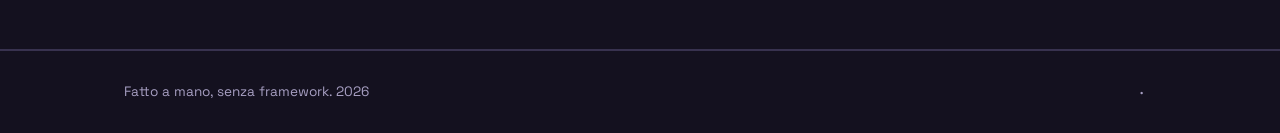
==== commit c5a491aa: "Update game descriptions and add Block Match game" ====
--- a/index.html
+++ b/index.html
@@ -250,7 +250,7 @@
       <h2 data-i18n="games.title">Minigiochi</h2>
       <span class="section__index">04</span>
     </div>
-    <p class="section__sub" data-i18n="games.sub">Due pause veloci mentre esplori il sito. Punteggio salvato solo in questa sessione.</p>
+    <p class="section__sub" data-i18n="games.sub">Qualche pausa veloce mentre esplori il sito. Punteggi salvati solo in questo browser. Ce n'è anche uno nascosto, se sai dove cercare.</p>
 
     <div class="games-grid">
 
@@ -287,6 +287,45 @@
         </div>
         <div class="game-panel__controls">
           <button id="qzStart" class="btn btn--primary btn--small" data-i18n="games.start">Avvia</button>
+        </div>
+      </div>
+
+      <!-- MINIGIOCO 3: Block Match (memoria a sequenza) -->
+      <div class="game-panel">
+        <div class="game-panel__head">
+          <h3>Block Match</h3>
+          <p data-i18n="games.bm.desc">Guarda la sequenza di blocchi e ripetila cliccando nello stesso ordine. Un errore e si riparte da zero.</p>
+        </div>
+        <div class="game-panel__stats">
+          <div><span class="game-panel__stat-label" data-i18n="games.gr.score">Punteggio</span><span id="bmScore" class="game-panel__stat-value">0</span></div>
+          <div><span class="game-panel__stat-label" data-i18n="games.gr.best">Record</span><span id="bmBest" class="game-panel__stat-value">0</span></div>
+        </div>
+        <div class="block-match" id="blockMatch" aria-label="Block Match">
+          <button type="button" class="block-match__cell" data-cell="0"></button>
+          <button type="button" class="block-match__cell" data-cell="1"></button>
+          <button type="button" class="block-match__cell" data-cell="2"></button>
+          <button type="button" class="block-match__cell" data-cell="3"></button>
+        </div>
+        <div class="game-panel__controls">
+          <button id="bmStart" class="btn btn--primary btn--small" data-i18n="games.start">Avvia</button>
+          <p id="bmMessage" class="game-panel__message" aria-live="polite"></p>
+        </div>
+      </div>
+
+      <!-- MINIGIOCO BONUS (nascosto): sbloccato cliccando 5 volte il logo in nav,
+           oppure sblocca il tema segreto: vedi js/easter-egg.js -->
+      <div class="game-panel game-panel--bonus" id="bonusGamePanel" hidden>
+        <div class="game-panel__head">
+          <h3 data-i18n="games.rx.title">Bonus: prova di riflessi</h3>
+          <p data-i18n="games.rx.desc">Clicca l'area appena diventa verde. Misuriamo il tuo tempo di reazione in millisecondi.</p>
+        </div>
+        <div class="game-panel__stats">
+          <div><span class="game-panel__stat-label" data-i18n="games.rx.last">Ultimo</span><span id="rxLast" class="game-panel__stat-value">—</span></div>
+          <div><span class="game-panel__stat-label" data-i18n="games.gr.best">Record</span><span id="rxBest" class="game-panel__stat-value">—</span></div>
+        </div>
+        <button type="button" id="rxPad" class="reflex-pad" data-i18n="games.rx.idle">Premi "Avvia" per iniziare</button>
+        <div class="game-panel__controls">
+          <button id="rxStart" class="btn btn--primary btn--small" data-i18n="games.start">Avvia</button>
         </div>
       </div>
 
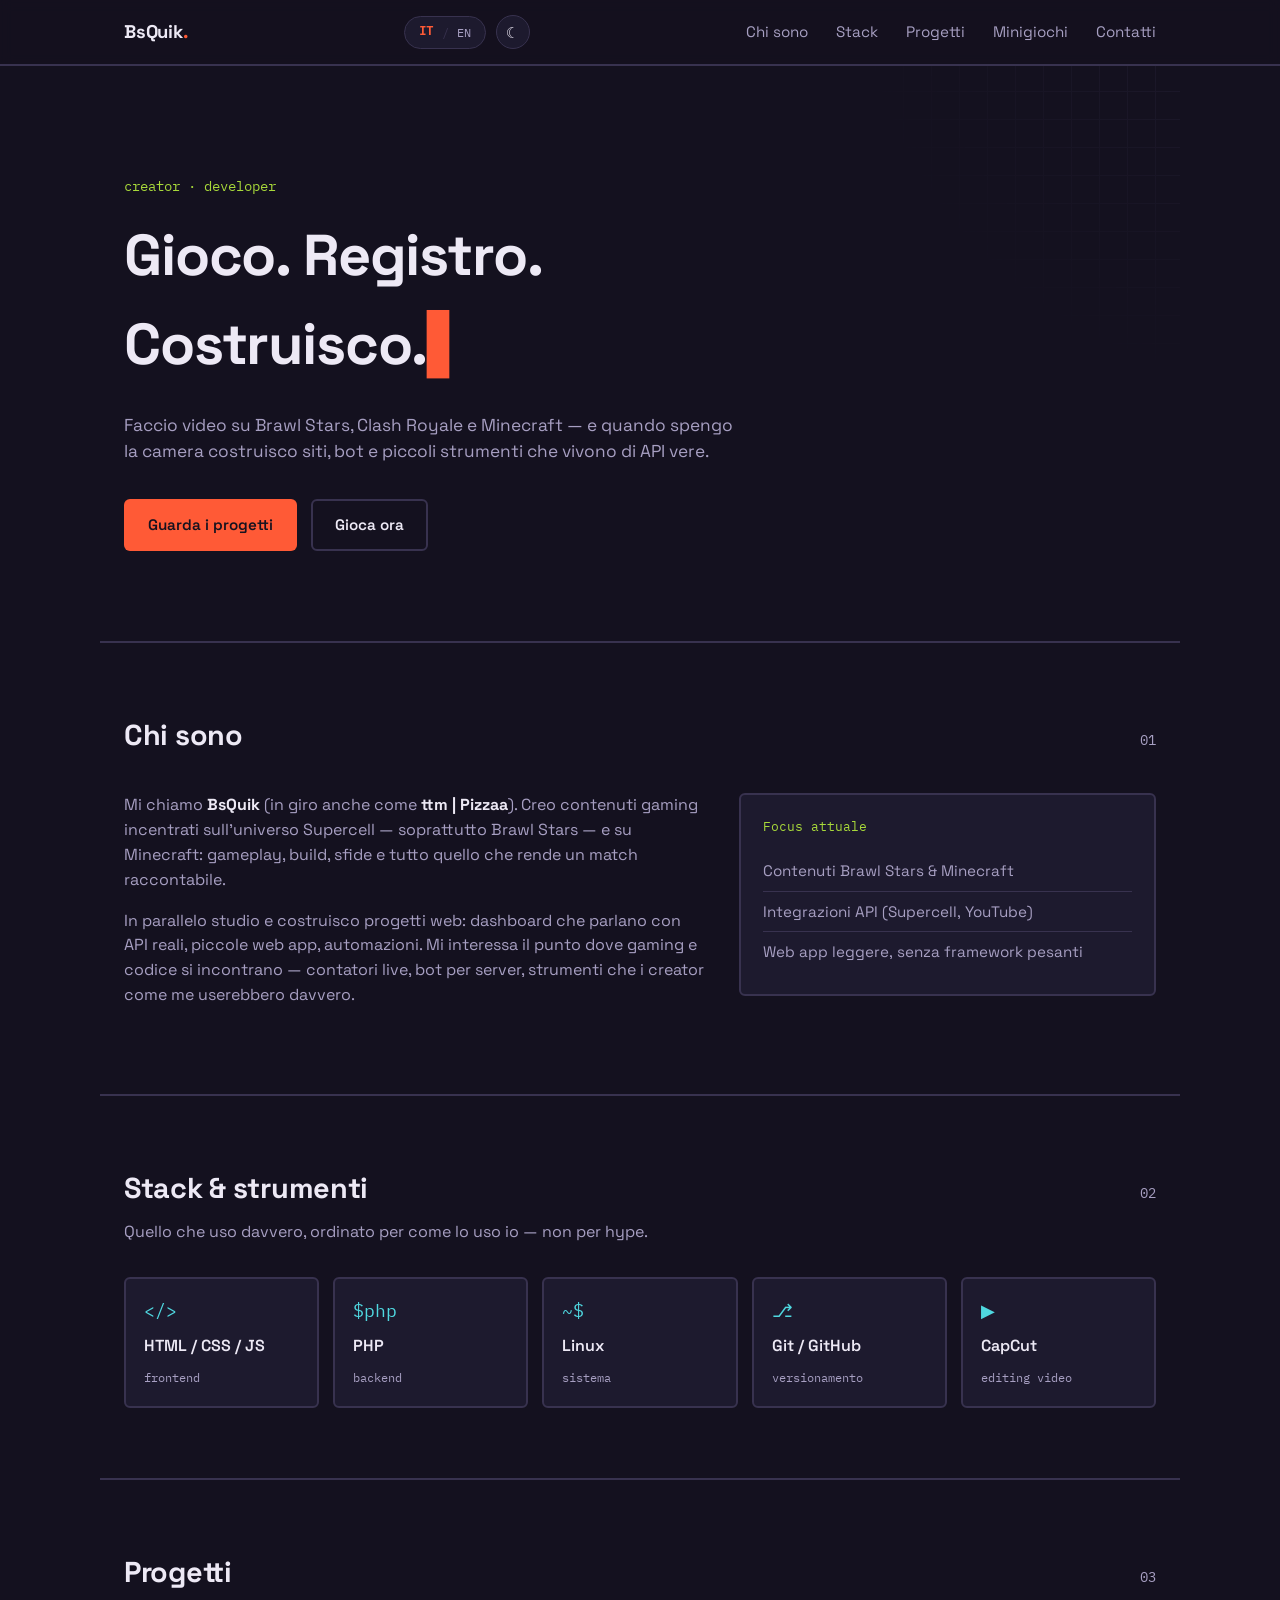
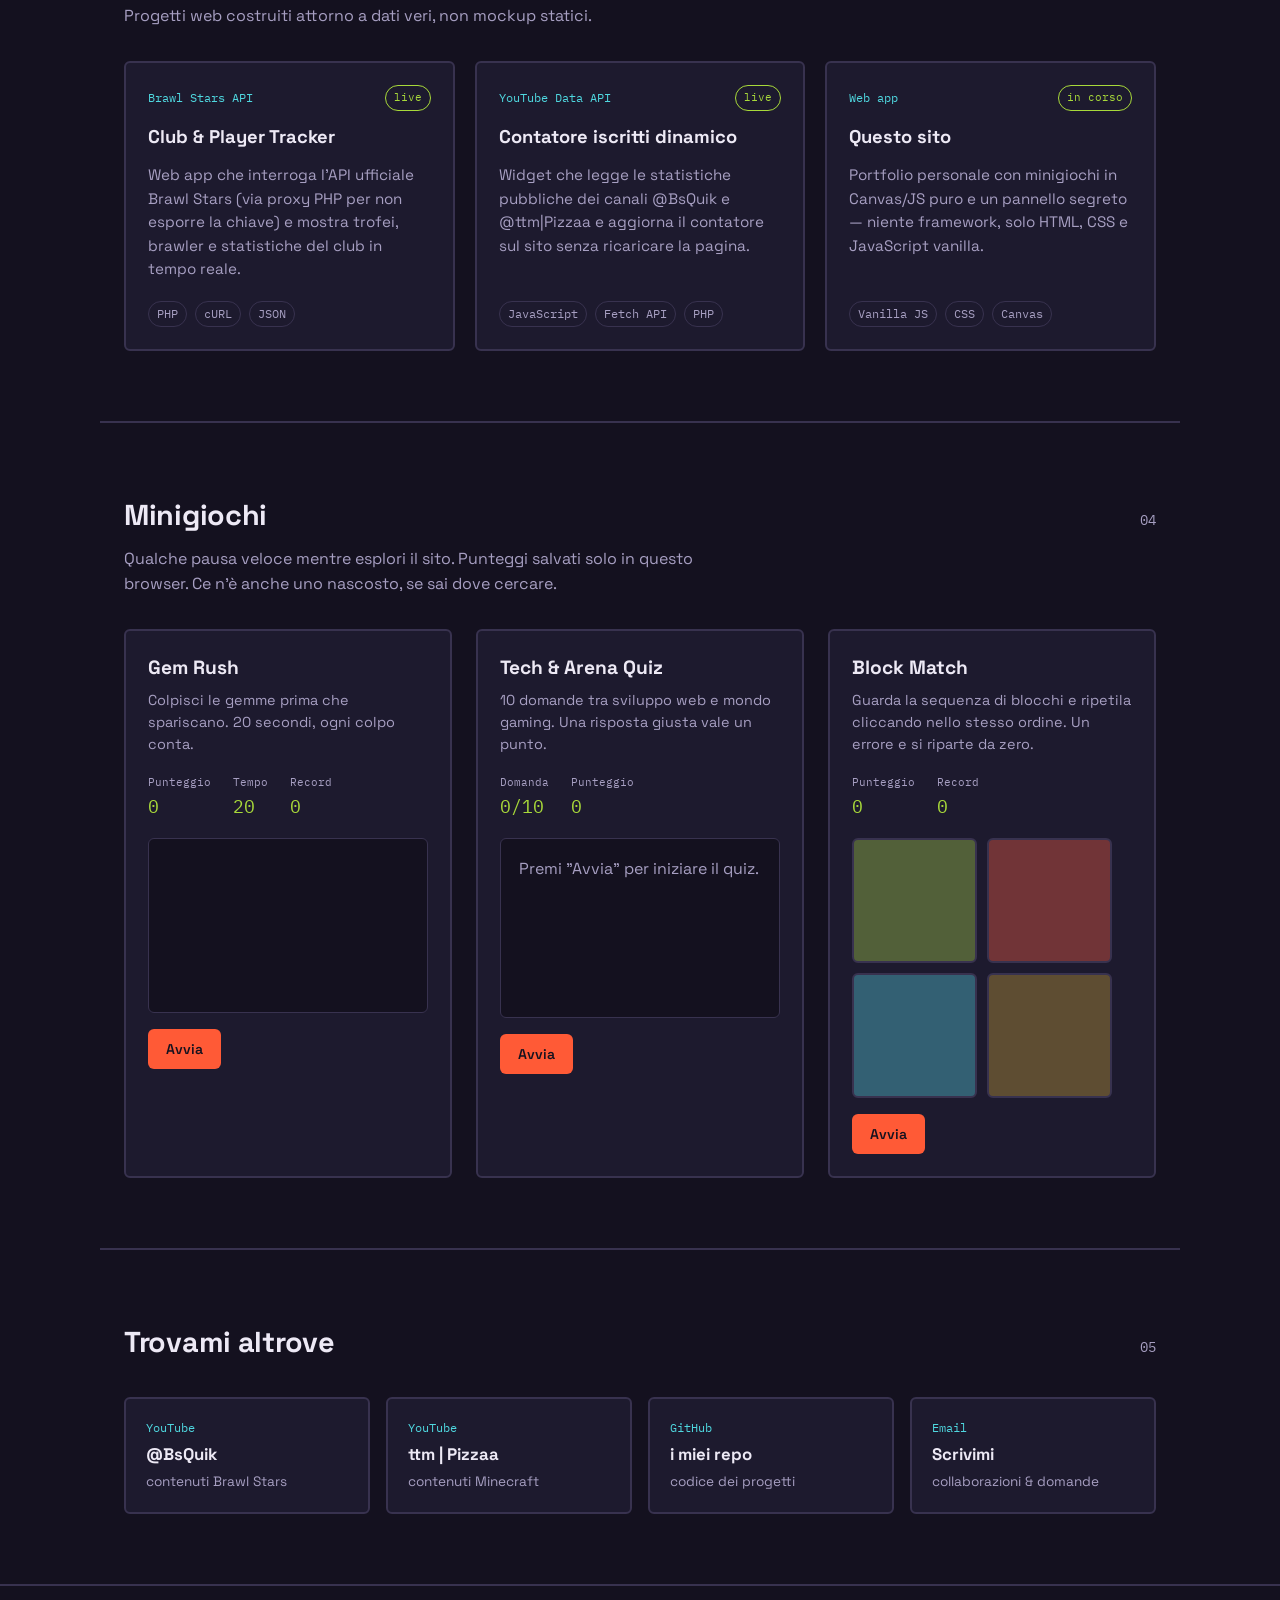
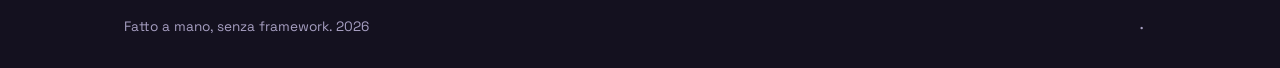
==== commit 1f27e765: "Update index.html" ====
--- a/index.html
+++ b/index.html
@@ -117,12 +117,12 @@
     <div class="about__grid">
       <div class="about__text">
         <p data-i18n="about.p1">
-          Mi chiamo <strong>BsQuik</strong> (in giro anche come <strong>ttm | Pizzaa</strong>).
+          Mi chiamo <strong>BsQuik</strong> (in giro anche come <strong>Quik</strong>).
           Creo contenuti gaming incentrati sull'universo Supercell — soprattutto Brawl Stars —
-          e su Minecraft: gameplay, build, sfide e tutto quello che rende un match raccontabile.
+          e gioco a Minecraft: gameplay, build, sfide e tutto quello che rende un match raccontabile.
         </p>
         <p data-i18n="about.p2">
-          In parallelo studio e costruisco progetti web: dashboard che parlano con API reali,
+          In parallelo studio e costruisco progetti web: dashboard che usano API ,
           piccole web app, automazioni. Mi interessa il punto dove gaming e codice si incontrano —
           contatori live, bot per server, strumenti che i creator come me userebbero davvero.
         </p>
@@ -130,9 +130,9 @@
       <div class="about__card">
         <p class="about__card-label" data-i18n="about.cardLabel">Focus attuale</p>
         <ul class="about__card-list">
-          <li data-i18n="about.card1">Contenuti Brawl Stars & Minecraft</li>
+          <li data-i18n="about.card1">Contenuti Brawl Stars </li>
           <li data-i18n="about.card2">Integrazioni API (Supercell, YouTube)</li>
-          <li data-i18n="about.card3">Web app leggere, senza framework pesanti</li>
+          <li data-i18n="about.card3">Diventare content creator</li>
         </ul>
       </div>
     </div>
@@ -158,11 +158,6 @@
         <span class="stack-item__name">PHP</span>
         <span class="stack-item__tag" data-i18n="stack.tag.backend">backend</span>
       </div>
-      <div class="stack-item" data-tag="api">
-        <span class="stack-item__glyph">↔</span>
-        <span class="stack-item__name">cURL / REST API</span>
-        <span class="stack-item__tag" data-i18n="stack.tag.api">integrazioni</span>
-      </div>
       <div class="stack-item" data-tag="sistema">
         <span class="stack-item__glyph">~$</span>
         <span class="stack-item__name">Linux</span>
@@ -177,12 +172,6 @@
         <span class="stack-item__glyph">▶</span>
         <span class="stack-item__name">CapCut</span>
         <span class="stack-item__tag" data-i18n="stack.tag.editing">editing video</span>
-      </div>
-      <div class="stack-item" data-tag="creative">
-        <span class="stack-item__glyph">✎</span>
-        <span class="stack-item__name">Wacom</span>
-        <span class="stack-item__tag" data-i18n="stack.tag.creative">tavoletta grafica</span>
-      </div>
     </div>
   </section>
 
@@ -199,7 +188,7 @@
       <article class="project-card">
         <div class="project-card__top">
           <span class="project-card__label">Brawl Stars API</span>
-          <span class="project-card__status" data-i18n="projects.statusLive">live</span>
+          <span class="project-card__status" data-i18n="projects.statusLive">live(WIP)</span>
         </div>
         <h3 data-i18n="projects.p1Title">Club & Player Tracker</h3>
         <p data-i18n="projects.p1Text">
@@ -214,11 +203,11 @@
       <article class="project-card">
         <div class="project-card__top">
           <span class="project-card__label">YouTube Data API</span>
-          <span class="project-card__status" data-i18n="projects.statusLive">live</span>
+          <span class="project-card__status" data-i18n="projects.statusLive">live(Beta)</span>
         </div>
         <h3 data-i18n="projects.p2Title">Contatore iscritti dinamico</h3>
         <p data-i18n="projects.p2Text">
-          Widget che legge le statistiche pubbliche dei canali @BsQuik e @ttm|Pizzaa e aggiorna
+          Widget che legge le statistiche pubbliche dei canali @BsQuik  e aggiorna
           il contatore sul sito senza ricaricare la pagina.
         </p>
         <div class="project-card__tags">
--- a/style.css
+++ b/style.css
@@ -22,6 +22,29 @@
 }
 
 /* =========================================================
+   TEMA CHIARO
+   Attivato aggiungendo la classe .theme-light su <body> via
+   js/theme.js. Stessa struttura a token del tema scuro, solo
+   invertita in luminosità — i colori accento sono scuriti un
+   filo per restare leggibili su sfondo chiaro.
+   ========================================================= */
+body.theme-light{
+  --ink:      #F6F4FB;
+  --panel:    #FFFFFF;
+  --panel-2:  #F0ECF9;
+  --line:     #DCD5EE;
+  --paper:    #1D1A2E;
+  --paper-dim:#655D82;
+  --coral:    #E14A26;
+  --lime:     #6E9B1E;
+  --cyan:     #0E93A0;
+}
+body.theme-light .site-header{
+  background: rgba(246, 244, 251, 0.9);
+}
+body.theme-light .btn--primary{ color: #FFFFFF; }
+
+/* =========================================================
    RESET DI BASE
    ========================================================= */
 *, *::before, *::after{ box-sizing: border-box; }
@@ -94,6 +117,47 @@
   transition: color 0.15s ease;
 }
 .nav__links a:hover{ color: var(--coral); }
+
+/* ---------- Controlli lingua/tema ---------- */
+.nav__controls{
+  display: flex;
+  align-items: center;
+  gap: 10px;
+}
+
+.nav__pill{
+  display: inline-flex;
+  align-items: center;
+  gap: 4px;
+  background: var(--panel);
+  border: 1px solid var(--line);
+  border-radius: 100px;
+  padding: 6px 10px;
+  font-family: var(--font-mono);
+  font-size: 0.75rem;
+  color: var(--paper-dim);
+}
+.nav__pill span[data-lang-label]{ padding: 2px 4px; transition: color 0.15s ease; }
+.nav__pill span[data-lang-label].is-active{ color: var(--coral); font-weight: 600; }
+.nav__pill-sep{ color: var(--line); }
+
+.nav__icon-btn{
+  display: inline-flex;
+  align-items: center;
+  justify-content: center;
+  width: 34px;
+  height: 34px;
+  border-radius: 50%;
+  background: var(--panel);
+  border: 1px solid var(--line);
+  color: var(--paper);
+  position: relative;
+}
+.nav__icon-btn:hover{ border-color: var(--coral); }
+.theme-icon{ position: absolute; font-size: 0.95rem; transition: opacity 0.15s ease; }
+.theme-icon--sun{ opacity: 0; }
+body.theme-light .theme-icon--moon{ opacity: 0; }
+body.theme-light .theme-icon--sun{ opacity: 1; }
 
 .nav__toggle{
   display: none;
@@ -446,6 +510,120 @@
   color: var(--lime);
   display: block;
   margin: 8px 0;
+}
+
+/* ---------- Block Match (minigioco 3) ---------- */
+.block-match{
+  margin-top: 16px;
+  display: grid;
+  grid-template-columns: 1fr 1fr;
+  gap: 10px;
+  max-width: 260px;
+}
+.block-match__cell{
+  aspect-ratio: 1 / 1;
+  border-radius: var(--radius);
+  border: 2px solid var(--line);
+  background: var(--panel-2);
+  transition: transform 0.08s ease, filter 0.1s ease;
+}
+.block-match__cell:nth-child(1){ background: color-mix(in srgb, var(--lime) 35%, var(--panel-2)); }
+.block-match__cell:nth-child(2){ background: color-mix(in srgb, var(--coral) 35%, var(--panel-2)); }
+.block-match__cell:nth-child(3){ background: color-mix(in srgb, var(--cyan) 35%, var(--panel-2)); }
+.block-match__cell:nth-child(4){ background: color-mix(in srgb, #C9A227 35%, var(--panel-2)); }
+
+.block-match__cell.is-active{
+  filter: brightness(1.6);
+  transform: scale(0.96);
+}
+.block-match__cell:disabled{ cursor: default; }
+
+/* ---------- Pannello bonus (Reflex Test) ---------- */
+.game-panel--bonus{
+  border-color: var(--coral);
+}
+
+.reflex-pad{
+  margin-top: 16px;
+  width: 100%;
+  min-height: 140px;
+  border-radius: var(--radius);
+  border: 2px solid var(--line);
+  background: var(--panel-2);
+  color: var(--paper-dim);
+  font-family: var(--font-mono);
+  font-size: 0.95rem;
+  transition: background 0.15s ease, border-color 0.15s ease, color 0.15s ease;
+}
+.reflex-pad.is-waiting{
+  background: color-mix(in srgb, var(--coral) 18%, var(--panel-2));
+  border-color: var(--coral-dim);
+  color: var(--paper);
+}
+.reflex-pad.is-ready{
+  background: var(--lime);
+  border-color: var(--lime);
+  color: #14111F;
+  font-weight: 700;
+}
+
+/* =========================================================
+   EASTER EGG: toast, pioggia di blocchi, coriandoli
+   ========================================================= */
+.eg-toast{
+  position: fixed;
+  bottom: 20px;
+  left: 50%;
+  transform: translateX(-50%);
+  background: var(--panel);
+  color: var(--paper);
+  border: 1px solid var(--coral);
+  padding: 10px 18px;
+  border-radius: var(--radius);
+  font-family: var(--font-mono);
+  font-size: 0.85rem;
+  z-index: 200;
+  pointer-events: none;
+  animation: eg-toast-in 0.2s ease;
+}
+@keyframes eg-toast-in{
+  from{ opacity: 0; transform: translateX(-50%) translateY(8px); }
+  to{ opacity: 1; transform: translateX(-50%) translateY(0); }
+}
+
+.eg-overlay{
+  position: fixed;
+  inset: 0;
+  pointer-events: none;
+  z-index: 150;
+  overflow: hidden;
+}
+
+.eg-block{
+  position: absolute;
+  top: -40px;
+  width: 26px;
+  height: 26px;
+  border: 2px solid rgba(0,0,0,0.35);
+  animation-name: eg-fall;
+  animation-timing-function: linear;
+  animation-fill-mode: forwards;
+}
+@keyframes eg-fall{
+  to{ transform: translateY(110vh) rotate(80deg); }
+}
+
+.eg-confetti{
+  position: absolute;
+  top: -20px;
+  width: 10px;
+  height: 16px;
+  animation-name: eg-confetti-fall;
+  animation-timing-function: ease-in;
+  animation-fill-mode: forwards;
+}
+@keyframes eg-confetti-fall{
+  to{ transform: translateY(110vh) rotate(360deg); opacity: 0.4; }
 }
 
 /* =========================================================
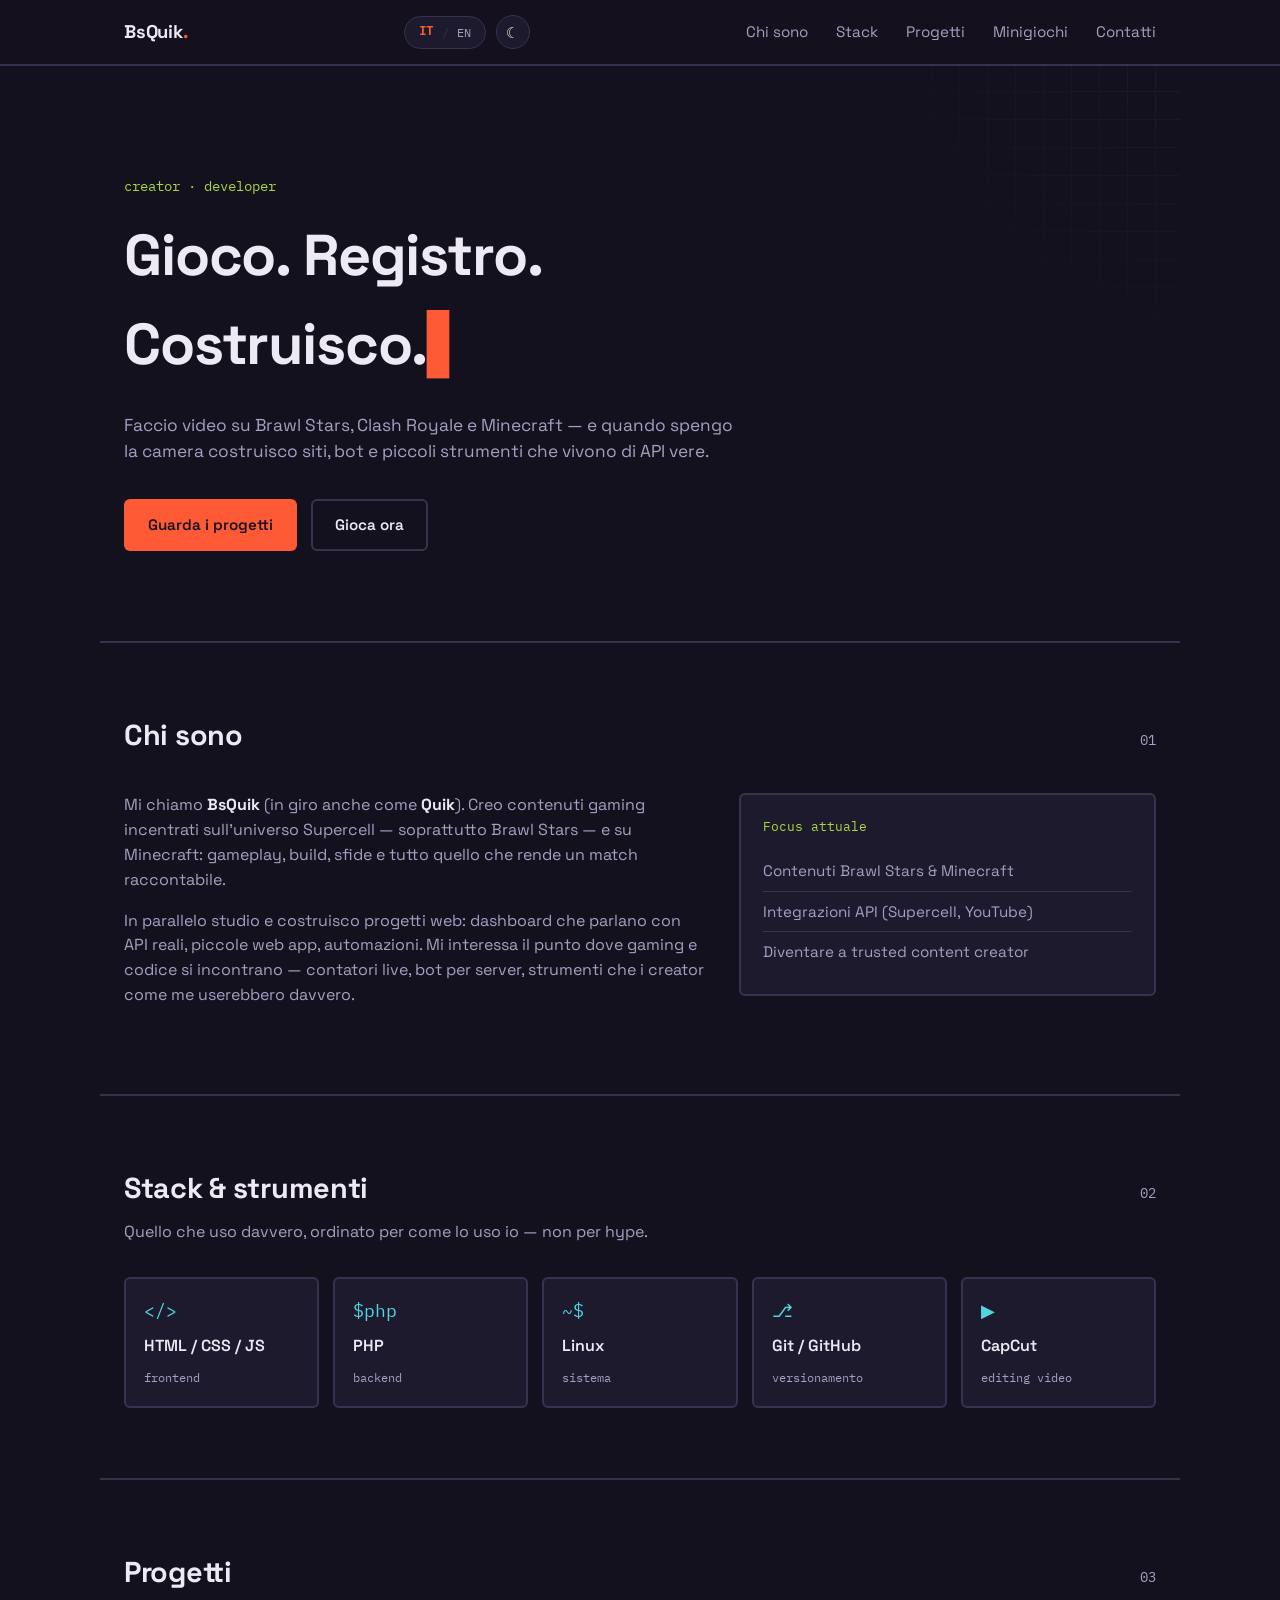
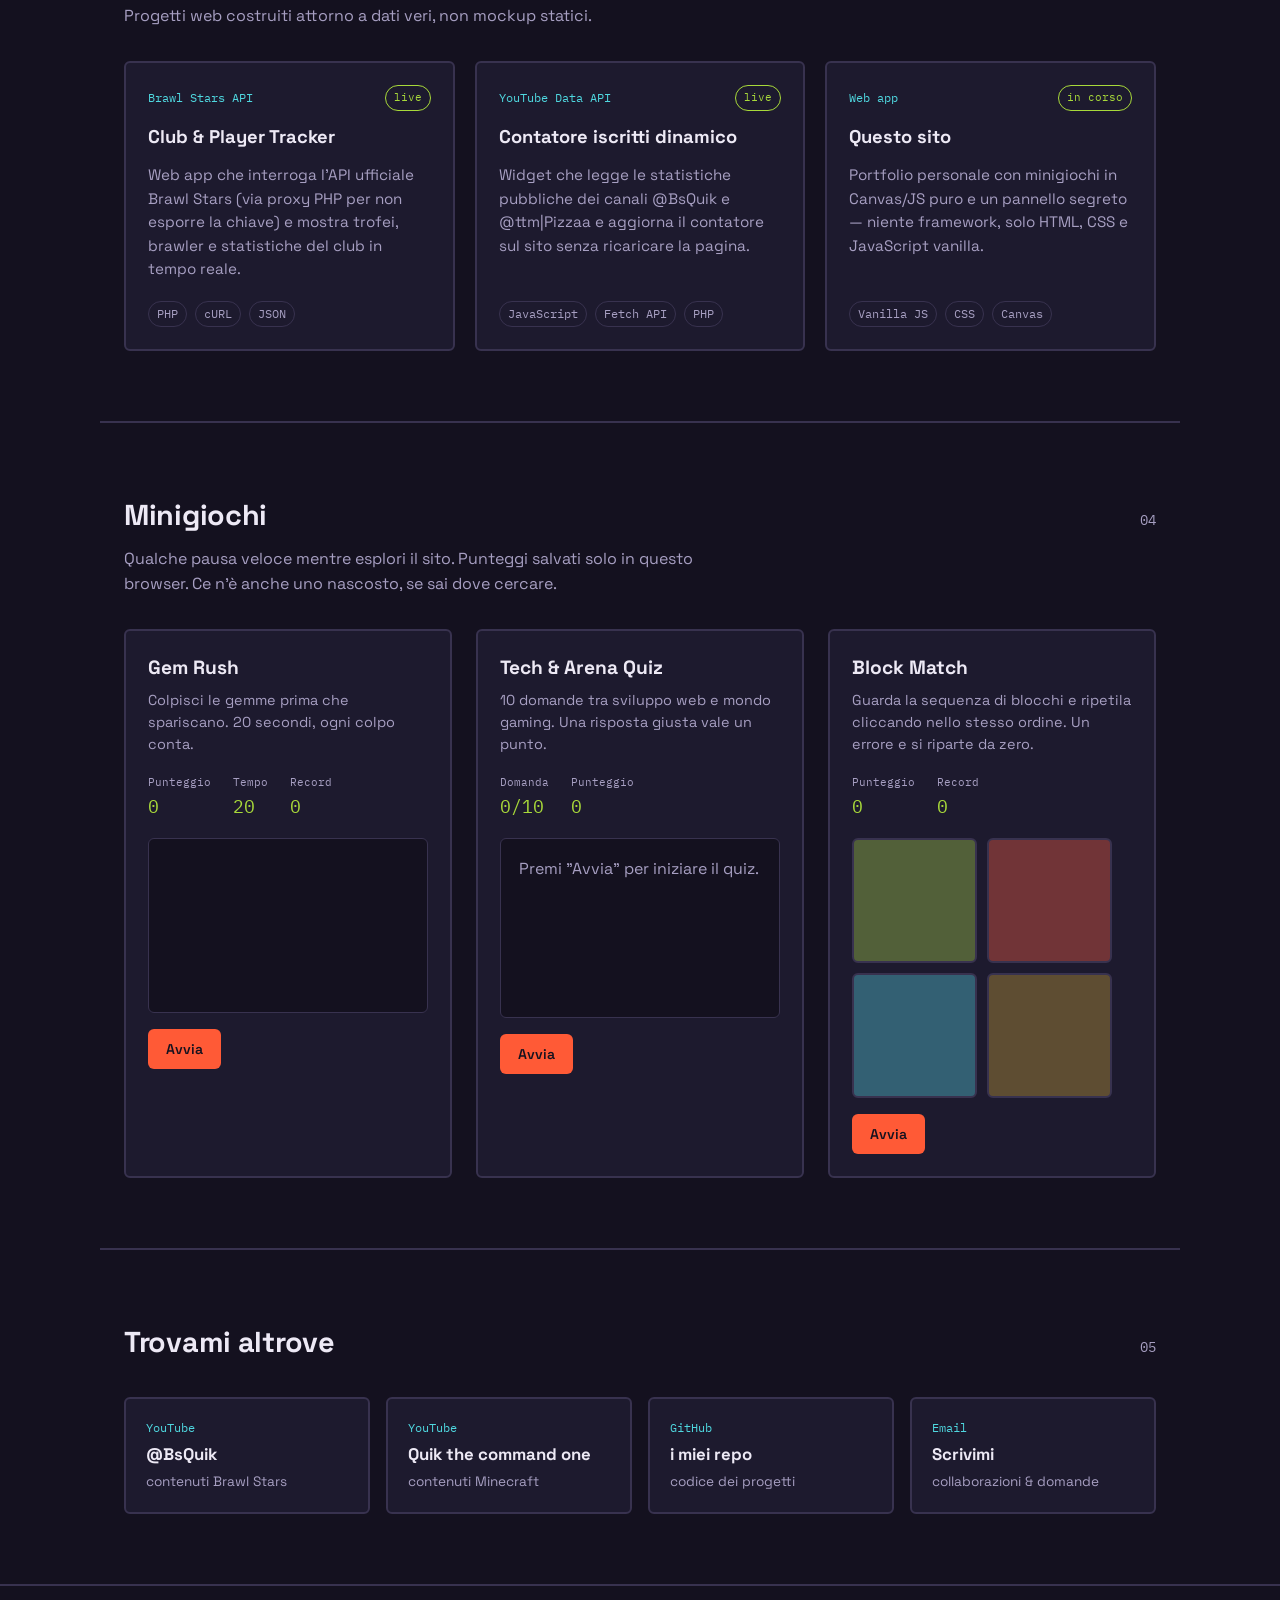
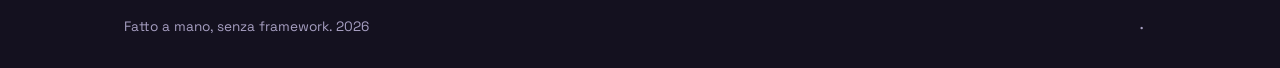
==== commit 486ef154: "Update YouTube handles and links in index.html" ====
--- a/index.html
+++ b/index.html
@@ -50,7 +50,7 @@
   "description": "Creatore di contenuti gaming (Brawl Stars, Minecraft) e sviluppatore web.",
   "sameAs": [
     "https://www.youtube.com/@BsQuik",
-    "https://www.youtube.com/@ttmPizzaa"
+    "www.youtube.com/@Quikcommandboy"
   ]
 }
 </script>
@@ -336,7 +336,7 @@
       </a>
       <a class="social-card" href="https://www.youtube.com/@ttmPizzaa" target="_blank" rel="noopener">
         <span class="social-card__platform">YouTube</span>
-        <span class="social-card__handle">ttm | Pizzaa</span>
+        <span class="social-card__handle">Quik the command one</span>
         <span class="social-card__sub" id="ytSubsPizzaa" data-i18n="contact.pizzaaSub">contenuti Minecraft</span>
       </a>
       <a class="social-card" href="https://github.com/" target="_blank" rel="noopener">
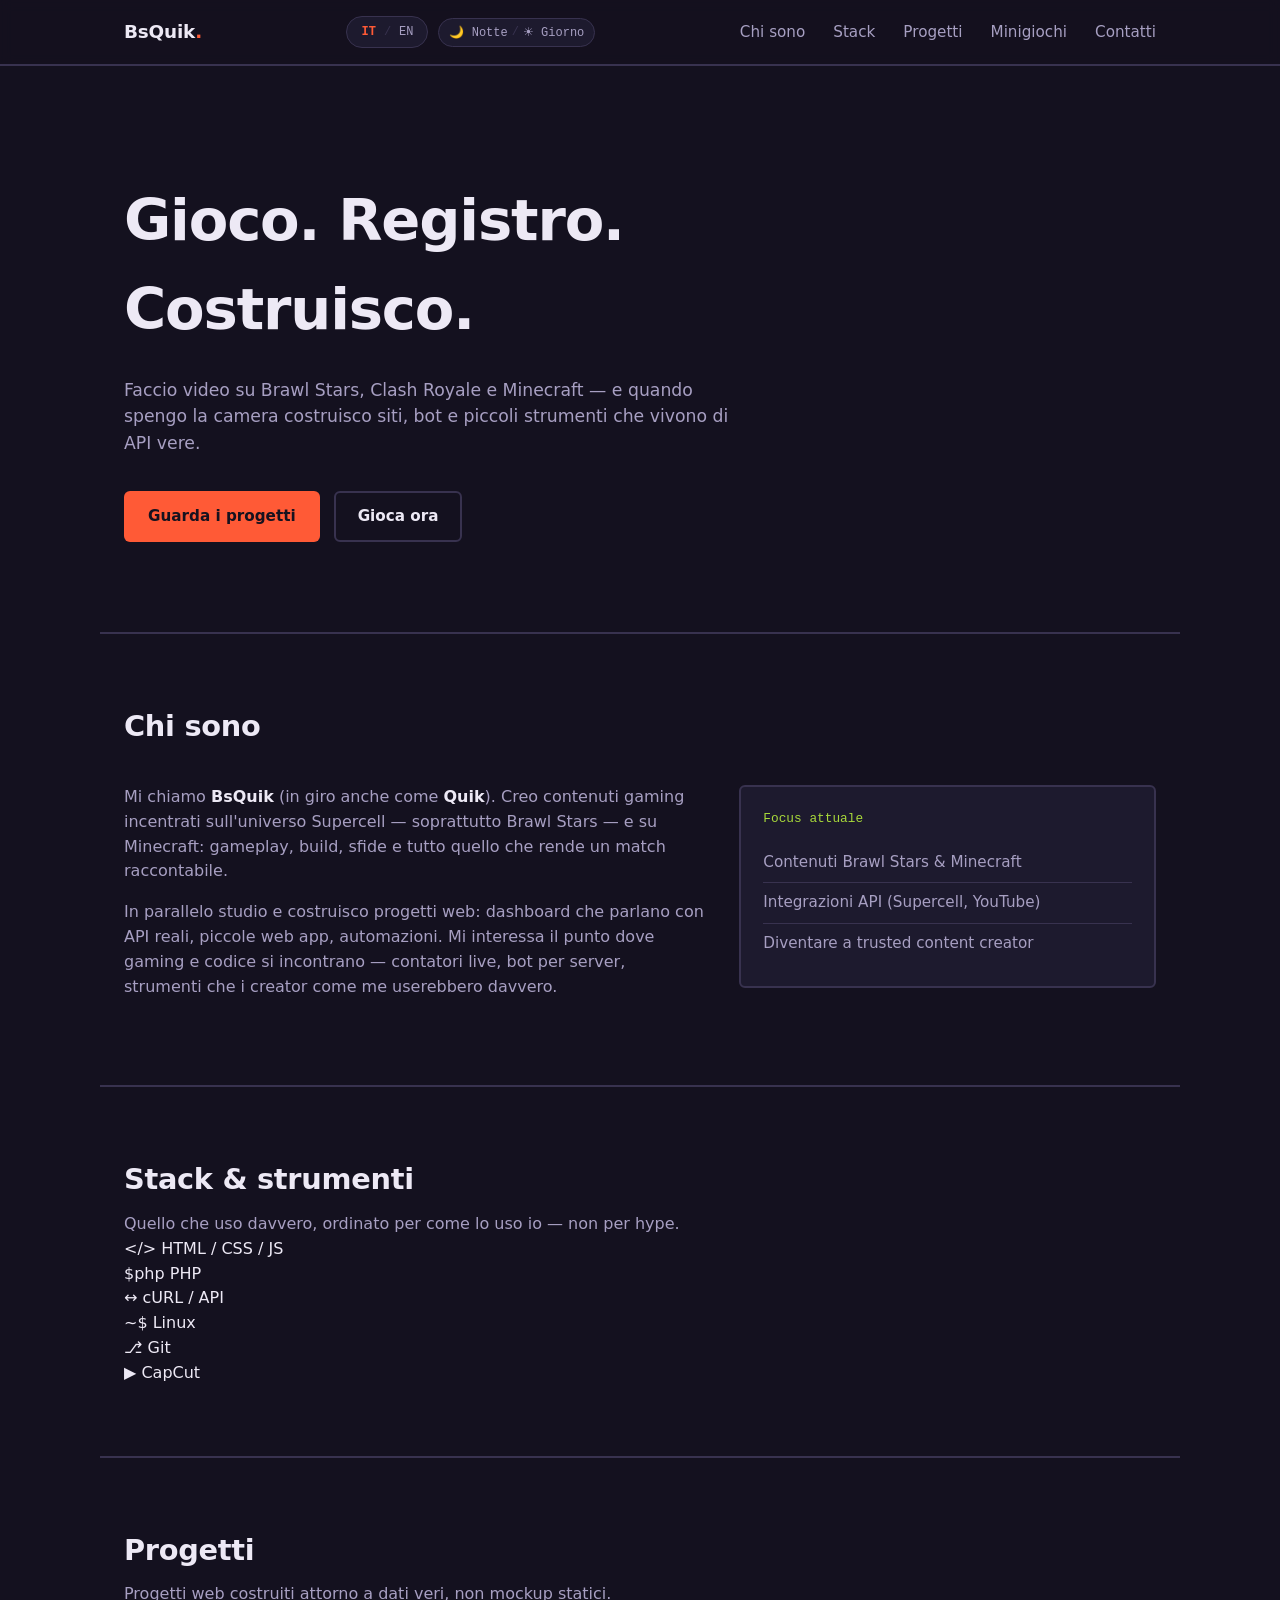
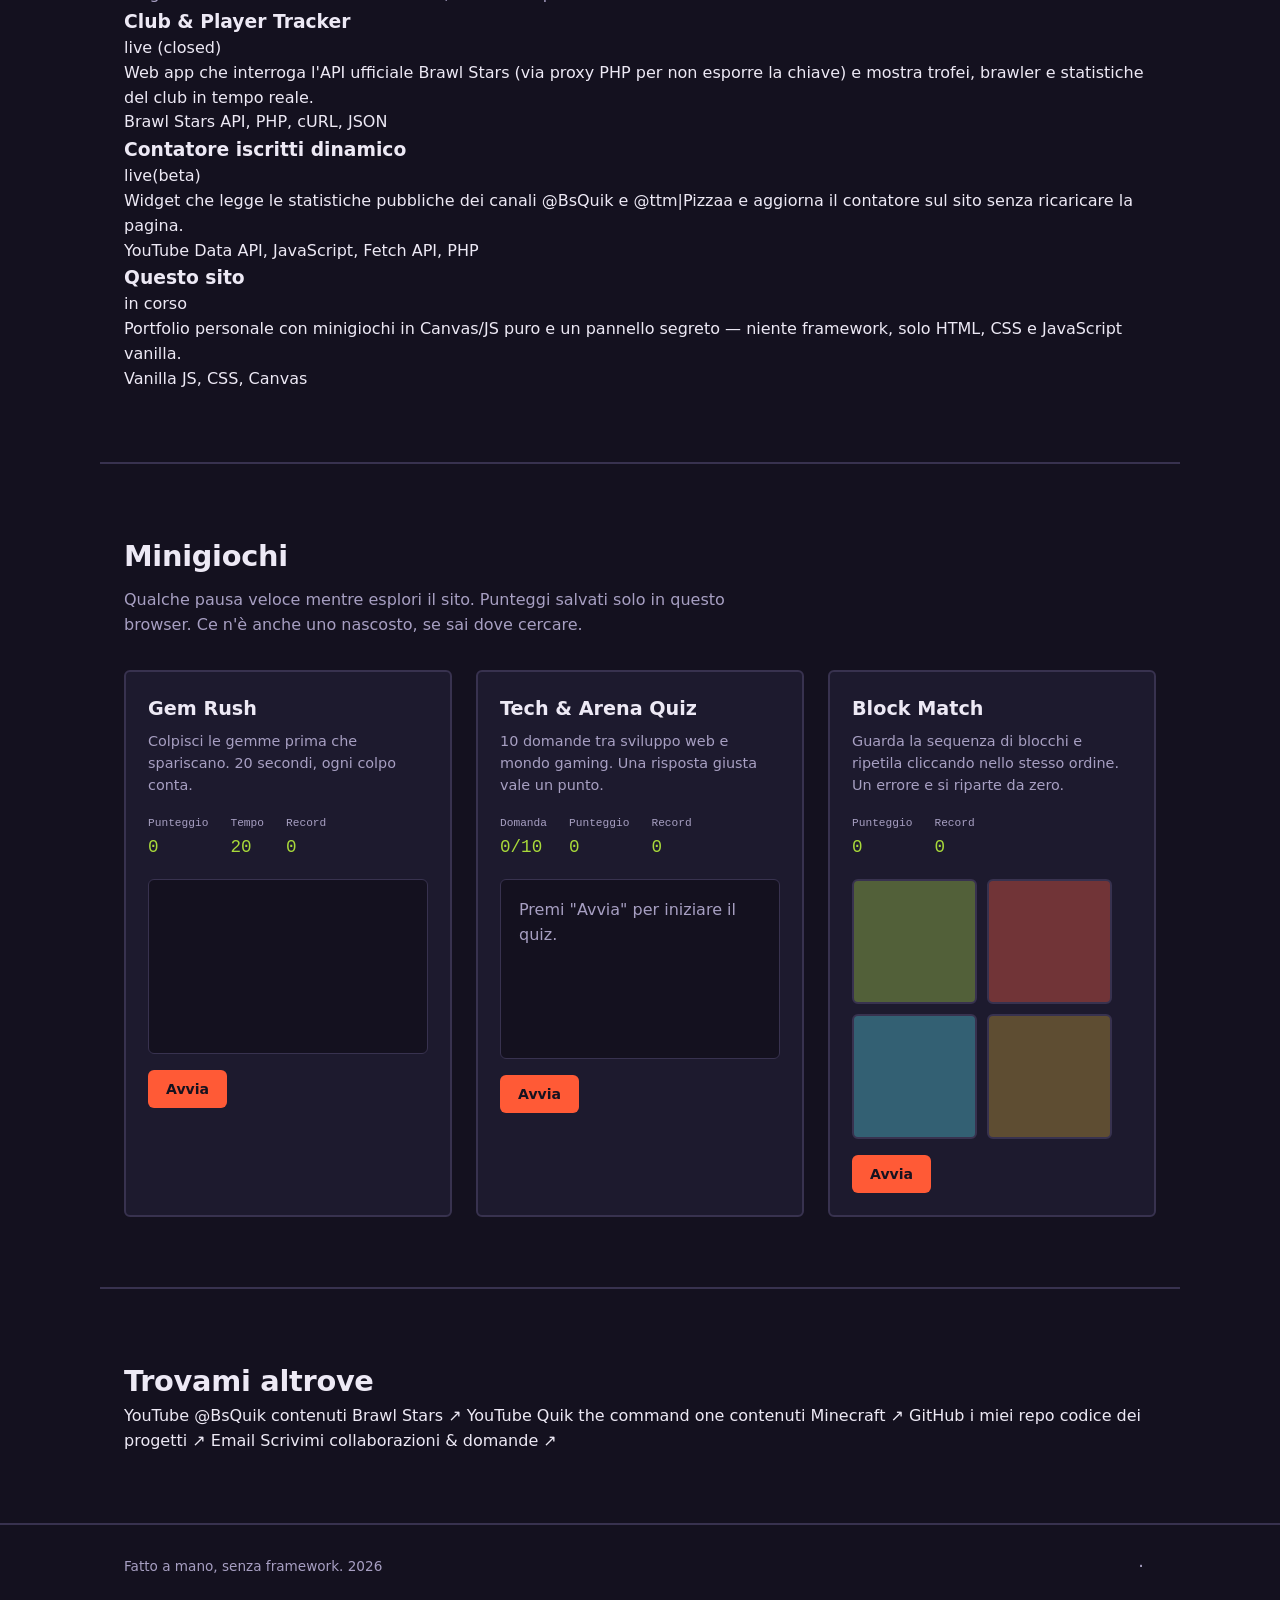
==== commit 5958ec17: "Refactor SEO, favicon, and project details Updated keywords, favicon links, and social media handles" ====
--- a/index.html
+++ b/index.html
@@ -32,13 +32,13 @@
 <meta name="twitter:image" content="https://SITE_URL/assets/og-cover.png">
 
 <!-- ============ Favicon ============ -->
-<link rel="icon" type="image/svg+xml" href="assets/favicon.svg">
-<link rel="alternate icon" href="assets/favicon.svg">
+<link rel="icon" type="image/svg+xml" href="favicon.svg">
+<link rel="alternate icon" href="favicon.svg">
 
 <!-- Font: Space Grotesk (titoli/corpo) + IBM Plex Mono (dati/codice) -->
 <link rel="preconnect" href="https://fonts.googleapis.com">
 <link rel="preconnect" href="https://fonts.gstatic.com" crossorigin>
-<link href="https://fonts.googleapis.com/css2?family=Space+Grotesk:wght@400;500;600;700&family=IBM+Plex+Mono:wght@400;500;600&display=swap" rel="stylesheet">
+<link href="https://fonts.googleapis.com/css2?family=Rajdhani:wght@600;700&family=Karla:wght@400;500;600;700&family=JetBrains+Mono:wght@500;600&display=swap" rel="stylesheet">
 
 <!-- ============ Dati strutturati (Person) — aiuta i risultati di ricerca ============ -->
 <script type="application/ld+json">
@@ -46,11 +46,11 @@
   "@context": "https://schema.org",
   "@type": "Person",
   "name": "BsQuik",
-  "alternateName": "ttm | Pizzaa",
+  "alternateName": "Quik the command one",
   "description": "Creatore di contenuti gaming (Brawl Stars, Minecraft) e sviluppatore web.",
   "sameAs": [
     "https://www.youtube.com/@BsQuik",
-    "www.youtube.com/@Quikcommandboy"
+    "https://www.youtube.com/@Quikcommandboy"
   ]
 }
 </script>
@@ -65,14 +65,13 @@
     <a href="#home" class="nav__brand">BsQuik<span class="dot">.</span></a>
 
     <div class="nav__controls">
-      <!-- Toggle lingua: IT/EN, gestito da js/i18n.js -->
+      <!-- Toggle lingua: IT/EN, gestito da i18n.js -->
       <button id="langToggle" class="nav__pill" type="button" aria-label="Cambia lingua / Switch language">
         <span data-lang-label="it" class="is-active">IT</span><span class="nav__pill-sep">/</span><span data-lang-label="en">EN</span>
       </button>
-      <!-- Toggle tema chiaro/scuro, gestito da js/theme.js -->
-      <button id="themeToggle" class="nav__icon-btn" type="button" aria-label="Attiva tema chiaro" aria-pressed="false">
-        <span class="theme-icon theme-icon--moon" aria-hidden="true">☾</span>
-        <span class="theme-icon theme-icon--sun" aria-hidden="true">☀</span>
+      <!-- Toggle notte/giorno, gestito da theme.js. Default: notte. -->
+      <button id="themeToggle" class="nav__pill" type="button" aria-label="Passa alla modalità giorno">
+        <span data-theme-label="dark" class="is-active" data-i18n="theme.night">🌙 Notte</span><span class="nav__pill-sep">/</span><span data-theme-label="light" data-i18n="theme.day">☀ Giorno</span>
       </button>
       <button class="nav__toggle" id="navToggle" aria-label="Apri il menu" aria-expanded="false">
         <span></span><span></span><span></span>
@@ -93,14 +92,13 @@
 
   <!-- ============ HERO ============ -->
   <section id="home" class="hero container">
-    <div class="hero__grid" aria-hidden="true"></div>
-    <p class="hero__eyebrow" data-i18n="hero.eyebrow">creator · developer</p>
+    <div class="hero__texture" aria-hidden="true"></div>
     <h1 class="hero__title">
-      <span id="heroTyped"></span><span class="cursor" aria-hidden="true">▌</span>
+      <span id="heroTyped"></span>
     </h1>
     <p class="hero__lead" data-i18n="hero.lead">
       Faccio video su Brawl Stars, Clash Royale e Minecraft — e quando spengo la camera
-      costruisco siti, bot e piccoli strumenti che vivono di API vere.
+      costruisco siti, bot minigame che usano API.
     </p>
     <div class="hero__cta">
       <a href="#projects" class="btn btn--primary" data-i18n="hero.ctaProjects">Guarda i progetti</a>
@@ -112,17 +110,16 @@
   <section id="about" class="section container">
     <div class="section__head">
       <h2 data-i18n="about.title">Chi sono</h2>
-      <span class="section__index">01</span>
     </div>
     <div class="about__grid">
       <div class="about__text">
         <p data-i18n="about.p1">
-          Mi chiamo <strong>BsQuik</strong> (in giro anche come <strong>Quik</strong>).
+          Mi chiamo <strong>BsQuik</strong> (in giro anche come <strong>Quik the command one</strong>).
           Creo contenuti gaming incentrati sull'universo Supercell — soprattutto Brawl Stars —
-          e gioco a Minecraft: gameplay, build, sfide e tutto quello che rende un match raccontabile.
+          e of camera gioco a Minecraft. 
         </p>
         <p data-i18n="about.p2">
-          In parallelo studio e costruisco progetti web: dashboard che usano API ,
+          In parallelo studio e costruisco progetti web: dashboard che uano API ufficiali,
           piccole web app, automazioni. Mi interessa il punto dove gaming e codice si incontrano —
           contatori live, bot per server, strumenti che i creator come me userebbero davvero.
         </p>
@@ -130,9 +127,9 @@
       <div class="about__card">
         <p class="about__card-label" data-i18n="about.cardLabel">Focus attuale</p>
         <ul class="about__card-list">
-          <li data-i18n="about.card1">Contenuti Brawl Stars </li>
+          <li data-i18n="about.card1">Contenuti Brawl Stars & Minecraft</li>
           <li data-i18n="about.card2">Integrazioni API (Supercell, YouTube)</li>
-          <li data-i18n="about.card3">Diventare content creator</li>
+          <li data-i18n="about.card3">Diventare Supercell Trusted Creator</li>
         </ul>
       </div>
     </div>
@@ -142,36 +139,35 @@
   <section id="stack" class="section container">
     <div class="section__head">
       <h2 data-i18n="stack.title">Stack & strumenti</h2>
-      <span class="section__index">02</span>
     </div>
     <p class="section__sub" data-i18n="stack.sub">Quello che uso davvero, ordinato per come lo uso io — non per hype.</p>
 
-    <div class="stack-grid" id="stackGrid">
+    <div class="stack-hotbar" id="stackGrid">
       <!-- popolata anche via JS, markup statico come fallback/no-js -->
-      <div class="stack-item" data-tag="frontend">
-        <span class="stack-item__glyph">&lt;/&gt;</span>
-        <span class="stack-item__name">HTML / CSS / JS</span>
-        <span class="stack-item__tag" data-i18n="stack.tag.frontend">frontend</span>
-      </div>
-      <div class="stack-item" data-tag="backend">
-        <span class="stack-item__glyph">$php</span>
-        <span class="stack-item__name">PHP</span>
-        <span class="stack-item__tag" data-i18n="stack.tag.backend">backend</span>
-      </div>
-      <div class="stack-item" data-tag="sistema">
-        <span class="stack-item__glyph">~$</span>
-        <span class="stack-item__name">Linux</span>
-        <span class="stack-item__tag" data-i18n="stack.tag.sistema">sistema</span>
-      </div>
-      <div class="stack-item" data-tag="workflow">
-        <span class="stack-item__glyph">⎇</span>
-        <span class="stack-item__name">Git / GitHub</span>
-        <span class="stack-item__tag" data-i18n="stack.tag.workflow">versionamento</span>
-      </div>
-      <div class="stack-item" data-tag="editing">
-        <span class="stack-item__glyph">▶</span>
-        <span class="stack-item__name">CapCut</span>
-        <span class="stack-item__tag" data-i18n="stack.tag.editing">editing video</span>
+      <div class="stack-slot" data-tag="frontend">
+        <span class="stack-slot__glyph">&lt;/&gt;</span>
+        <span class="stack-slot__name">HTML / CSS / JS</span>
+      </div>
+      <div class="stack-slot" data-tag="backend">
+        <span class="stack-slot__glyph">$php</span>
+        <span class="stack-slot__name">PHP</span>
+      </div>
+      <div class="stack-slot" data-tag="api">
+        <span class="stack-slot__glyph">↔</span>
+        <span class="stack-slot__name">cURL / API</span>
+      </div>
+      <div class="stack-slot" data-tag="sistema">
+        <span class="stack-slot__glyph">~$</span>
+        <span class="stack-slot__name">Linux</span>
+      </div>
+      <div class="stack-slot" data-tag="workflow">
+        <span class="stack-slot__glyph">⎇</span>
+        <span class="stack-slot__name">Git</span>
+      </div>
+      <div class="stack-slot" data-tag="editing">
+        <span class="stack-slot__glyph">▶</span>
+        <span class="stack-slot__name">CapCut</span>
+      </div>
     </div>
   </section>
 
@@ -179,54 +175,53 @@
   <section id="projects" class="section container">
     <div class="section__head">
       <h2 data-i18n="projects.title">Progetti</h2>
-      <span class="section__index">03</span>
     </div>
     <p class="section__sub" data-i18n="projects.sub">Progetti web costruiti attorno a dati veri, non mockup statici.</p>
 
-    <div class="projects-grid">
-
-      <article class="project-card">
-        <div class="project-card__top">
-          <span class="project-card__label">Brawl Stars API</span>
-          <span class="project-card__status" data-i18n="projects.statusLive">live(WIP)</span>
-        </div>
-        <h3 data-i18n="projects.p1Title">Club & Player Tracker</h3>
-        <p data-i18n="projects.p1Text">
-          Web app che interroga l'API ufficiale Brawl Stars (via proxy PHP per non esporre la chiave)
-          e mostra trofei, brawler e statistiche del club in tempo reale.
-        </p>
-        <div class="project-card__tags">
-          <span>PHP</span><span>cURL</span><span>JSON</span>
+    <div class="log-list">
+
+      <article class="log-row">
+        <span class="log-row__marker log-row__marker--pink" aria-hidden="true"></span>
+        <div class="log-row__body">
+          <div class="log-row__top">
+            <h3 data-i18n="projects.p1Title">Club & Player Tracker</h3>
+            <span class="log-row__status" data-i18n="projects.statusLiveclosed">live (closed)</span>
+          </div>
+          <p data-i18n="projects.p1Text">
+            Web app che interroga l'API ufficiale Brawl Stars (via proxy PHP per non esporre la chiave)
+            e mostra trofei, brawler e statistiche del club in tempo reale.
+          </p>
+          <p class="log-row__stack">Brawl Stars API, PHP, cURL, JSON</p>
         </div>
       </article>
 
-      <article class="project-card">
-        <div class="project-card__top">
-          <span class="project-card__label">YouTube Data API</span>
-          <span class="project-card__status" data-i18n="projects.statusLive">live(Beta)</span>
-        </div>
-        <h3 data-i18n="projects.p2Title">Contatore iscritti dinamico</h3>
-        <p data-i18n="projects.p2Text">
-          Widget che legge le statistiche pubbliche dei canali @BsQuik  e aggiorna
-          il contatore sul sito senza ricaricare la pagina.
-        </p>
-        <div class="project-card__tags">
-          <span>JavaScript</span><span>Fetch API</span><span>PHP</span>
+      <article class="log-row">
+        <span class="log-row__marker log-row__marker--gold" aria-hidden="true"></span>
+        <div class="log-row__body">
+          <div class="log-row__top">
+            <h3 data-i18n="projects.p2Title">Contatore iscritti dinamico</h3>
+            <span class="log-row__status" data-i18n="projects.statusLivebeta">live(beta)</span>
+          </div>
+          <p data-i18n="projects.p2Text">
+            Widget che legge le statistiche pubbliche dei canali @BsQuik e @Quikcommandboy e aggiorna
+            il contatore sul sito senza ricaricare la pagina.
+          </p>
+          <p class="log-row__stack">YouTube Data API, JavaScript, Fetch API, PHP</p>
         </div>
       </article>
 
-      <article class="project-card">
-        <div class="project-card__top">
-          <span class="project-card__label" data-i18n="projects.p3Label">Web app</span>
-          <span class="project-card__status" data-i18n="projects.statusProgress">in corso</span>
-        </div>
-        <h3 data-i18n="projects.p3Title">Questo sito</h3>
-        <p data-i18n="projects.p3Text">
-          Portfolio personale con minigiochi in Canvas/JS puro e un pannello segreto —
-          niente framework, solo HTML, CSS e JavaScript vanilla.
-        </p>
-        <div class="project-card__tags">
-          <span>Vanilla JS</span><span>CSS</span><span>Canvas</span>
+      <article class="log-row">
+        <span class="log-row__marker log-row__marker--green" aria-hidden="true"></span>
+        <div class="log-row__body">
+          <div class="log-row__top">
+            <h3 data-i18n="projects.p3Title">Questo sito</h3>
+            <span class="log-row__status" data-i18n="projects.statusProgress">in corso(live)</span>
+          </div>
+          <p data-i18n="projects.p3Text">
+            Portfolio personale con minigiochi in Canvas/JS puro e un pannello segreto —
+            HTML, CSS e JavaScript vanilla.
+          </p>
+          <p class="log-row__stack">Vanilla JS, CSS, Canvas</p>
         </div>
       </article>
 
@@ -237,7 +232,6 @@
   <section id="games" class="section container">
     <div class="section__head">
       <h2 data-i18n="games.title">Minigiochi</h2>
-      <span class="section__index">04</span>
     </div>
     <p class="section__sub" data-i18n="games.sub">Qualche pausa veloce mentre esplori il sito. Punteggi salvati solo in questo browser. Ce n'è anche uno nascosto, se sai dove cercare.</p>
 
@@ -270,6 +264,7 @@
         <div class="game-panel__stats">
           <div><span class="game-panel__stat-label" data-i18n="games.qz.question">Domanda</span><span id="qzIndex" class="game-panel__stat-value">0/10</span></div>
           <div><span class="game-panel__stat-label" data-i18n="games.gr.score">Punteggio</span><span id="qzScore" class="game-panel__stat-value">0</span></div>
+          <div><span class="game-panel__stat-label" data-i18n="games.gr.best">Record</span><span id="qzBest" class="game-panel__stat-value">0</span></div>
         </div>
         <div id="quizBody" class="quiz-body">
           <p class="quiz-intro" data-i18n="games.qz.intro">Premi "Avvia" per iniziare il quiz.</p>
@@ -325,29 +320,40 @@
   <section id="contact" class="section container">
     <div class="section__head">
       <h2 data-i18n="contact.title">Trovami altrove</h2>
-      <span class="section__index">05</span>
-    </div>
-
-    <div class="social-grid">
-      <a class="social-card" href="https://www.youtube.com/@BsQuik" target="_blank" rel="noopener">
-        <span class="social-card__platform">YouTube</span>
-        <span class="social-card__handle">@BsQuik</span>
-        <span class="social-card__sub" id="ytSubsBsQuik" data-i18n="contact.bsquikSub">contenuti Brawl Stars</span>
+    </div>
+
+    <div class="link-list">
+      <a class="link-row" href="https://www.youtube.com/@BsQuik" target="_blank" rel="noopener">
+        <span class="link-row__main">
+          <span class="link-row__platform">YouTube</span>
+          <span class="link-row__handle">@BsQuik</span>
+        </span>
+        <span class="link-row__sub" id="ytSubsBsQuik" data-i18n="contact.bsquikSub">contenuti Brawl Stars</span>
+        <span class="link-row__arrow" aria-hidden="true">↗</span>
       </a>
-      <a class="social-card" href="https://www.youtube.com/@ttmPizzaa" target="_blank" rel="noopener">
-        <span class="social-card__platform">YouTube</span>
-        <span class="social-card__handle">Quik the command one</span>
-        <span class="social-card__sub" id="ytSubsPizzaa" data-i18n="contact.pizzaaSub">contenuti Minecraft</span>
+      <a class="link-row" href="https://www.youtube.com/@Quikcommandboy" target="_blank" rel="noopener">
+        <span class="link-row__main">
+          <span class="link-row__platform">YouTube</span>
+          <span class="link-row__handle">Quik the command one</span>
+        </span>
+        <span class="link-row__sub" id="ytSubsPizzaa" data-i18n="contact.pizzaaSub">contenuti Minecraft</span>
+        <span class="link-row__arrow" aria-hidden="true">↗</span>
       </a>
-      <a class="social-card" href="https://github.com/" target="_blank" rel="noopener">
-        <span class="social-card__platform">GitHub</span>
-        <span class="social-card__handle" data-i18n="contact.githubHandle">i miei repo</span>
-        <span class="social-card__sub" data-i18n="contact.githubSub">codice dei progetti</span>
+      <a class="link-row" href="https://github.com/org/BsQuik" target="_blank" rel="noopener">
+        <span class="link-row__main">
+          <span class="link-row__platform">GitHub</span>
+          <span class="link-row__handle" data-i18n="contact.githubHandle">i miei repo</span>
+        </span>
+        <span class="link-row__sub" data-i18n="contact.githubSub">codice dei progetti</span>
+        <span class="link-row__arrow" aria-hidden="true">↗</span>
       </a>
-      <a class="social-card" href="mailto:contatto@example.com">
-        <span class="social-card__platform">Email</span>
-        <span class="social-card__handle" data-i18n="contact.emailHandle">Scrivimi</span>
-        <span class="social-card__sub" data-i18n="contact.emailSub">collaborazioni & domande</span>
+      <a class="link-row" href="mailto:contatto@example.com">
+        <span class="link-row__main">
+          <span class="link-row__platform">Email</span>
+          <span class="link-row__handle" data-i18n="contact.emailHandle">Scrivimi</span>
+        </span>
+        <span class="link-row__sub" data-i18n="contact.emailSub">collaborazioni & domande</span>
+        <span class="link-row__arrow" aria-hidden="true">↗</span>
       </a>
     </div>
   </section>
@@ -356,7 +362,7 @@
 
 <footer class="site-footer">
   <div class="container site-footer__inner">
-    <p><span data-i18n="footer.made">Fatto a mano, senza framework.</span> <span id="year"></span></p>
+    <p><span data-i18n="footer.made">Fatto a mano.</span> <span id="year"></span></p>
     <!-- Bottone discreto per il pannello segreto: nessuna icona vistosa, si nota solo se lo cerchi -->
     <button id="secretTrigger" class="secret-trigger" aria-label="?">·</button>
   </div>
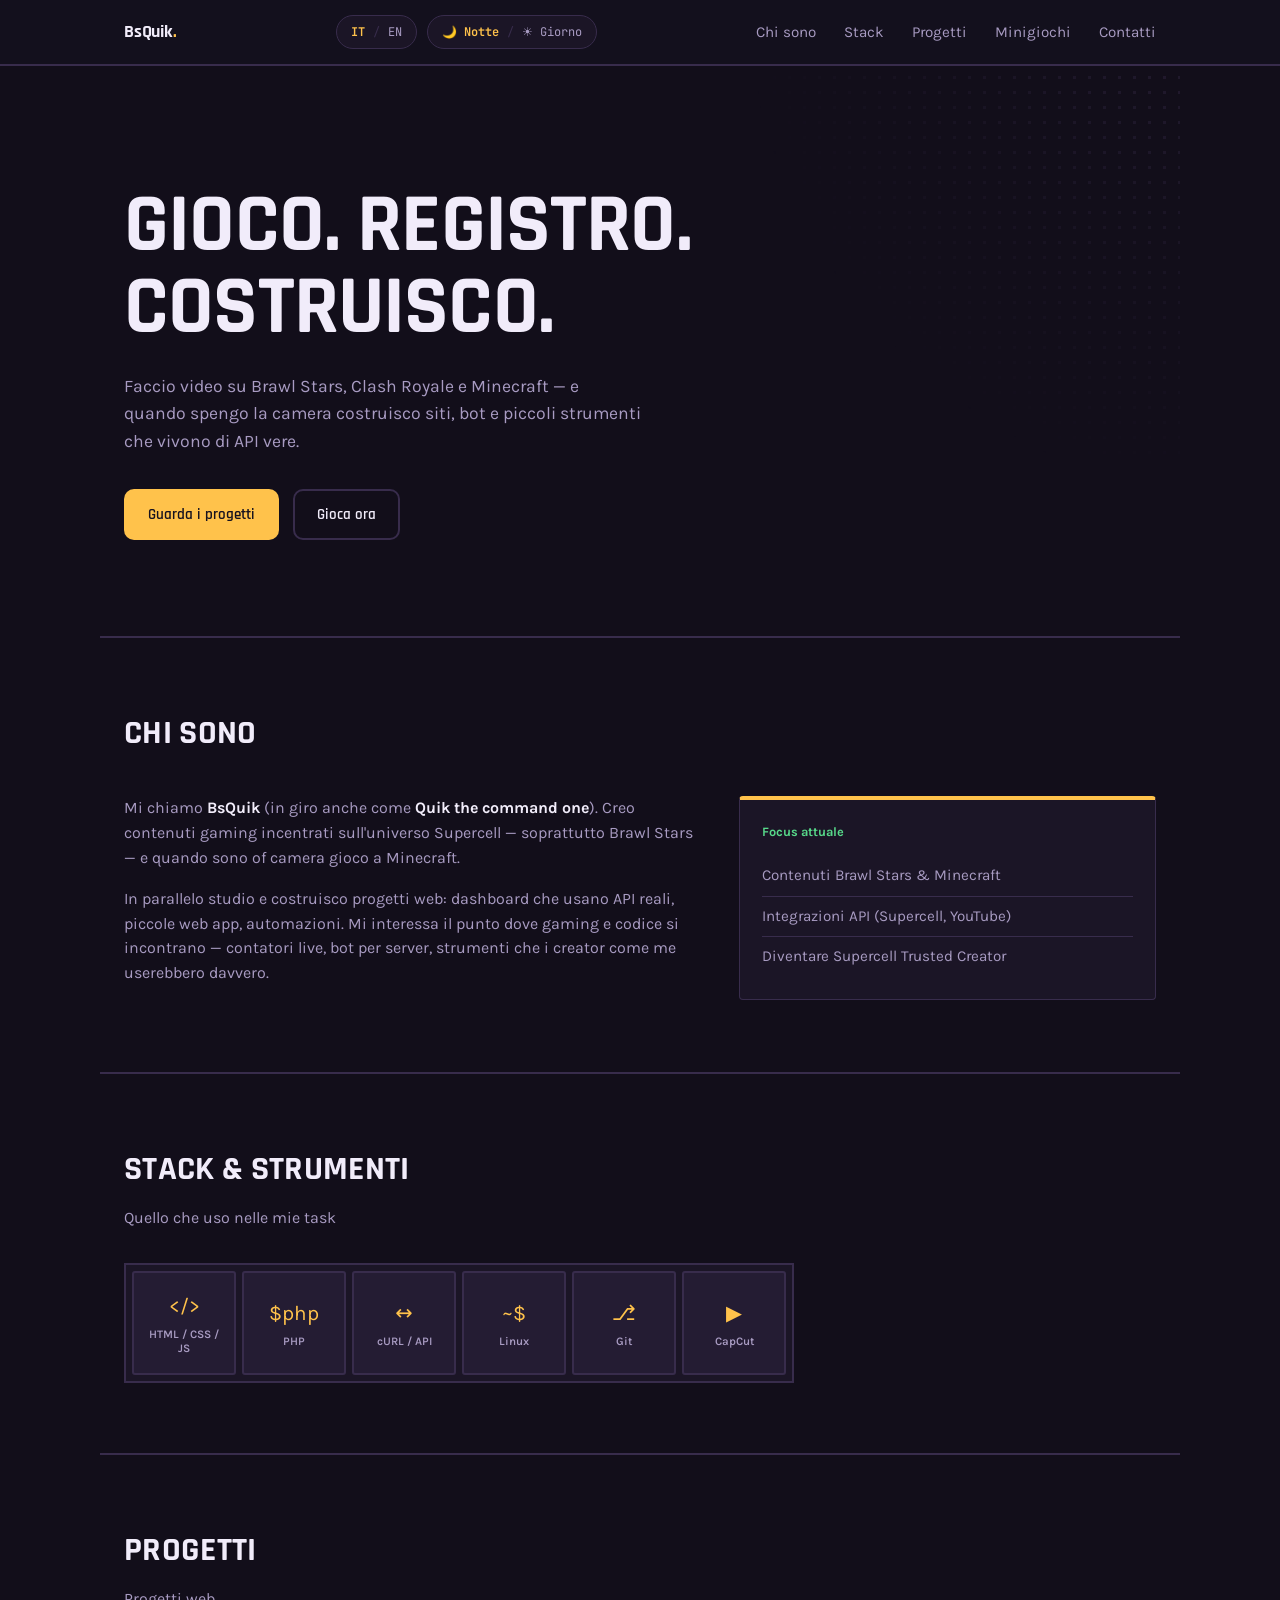
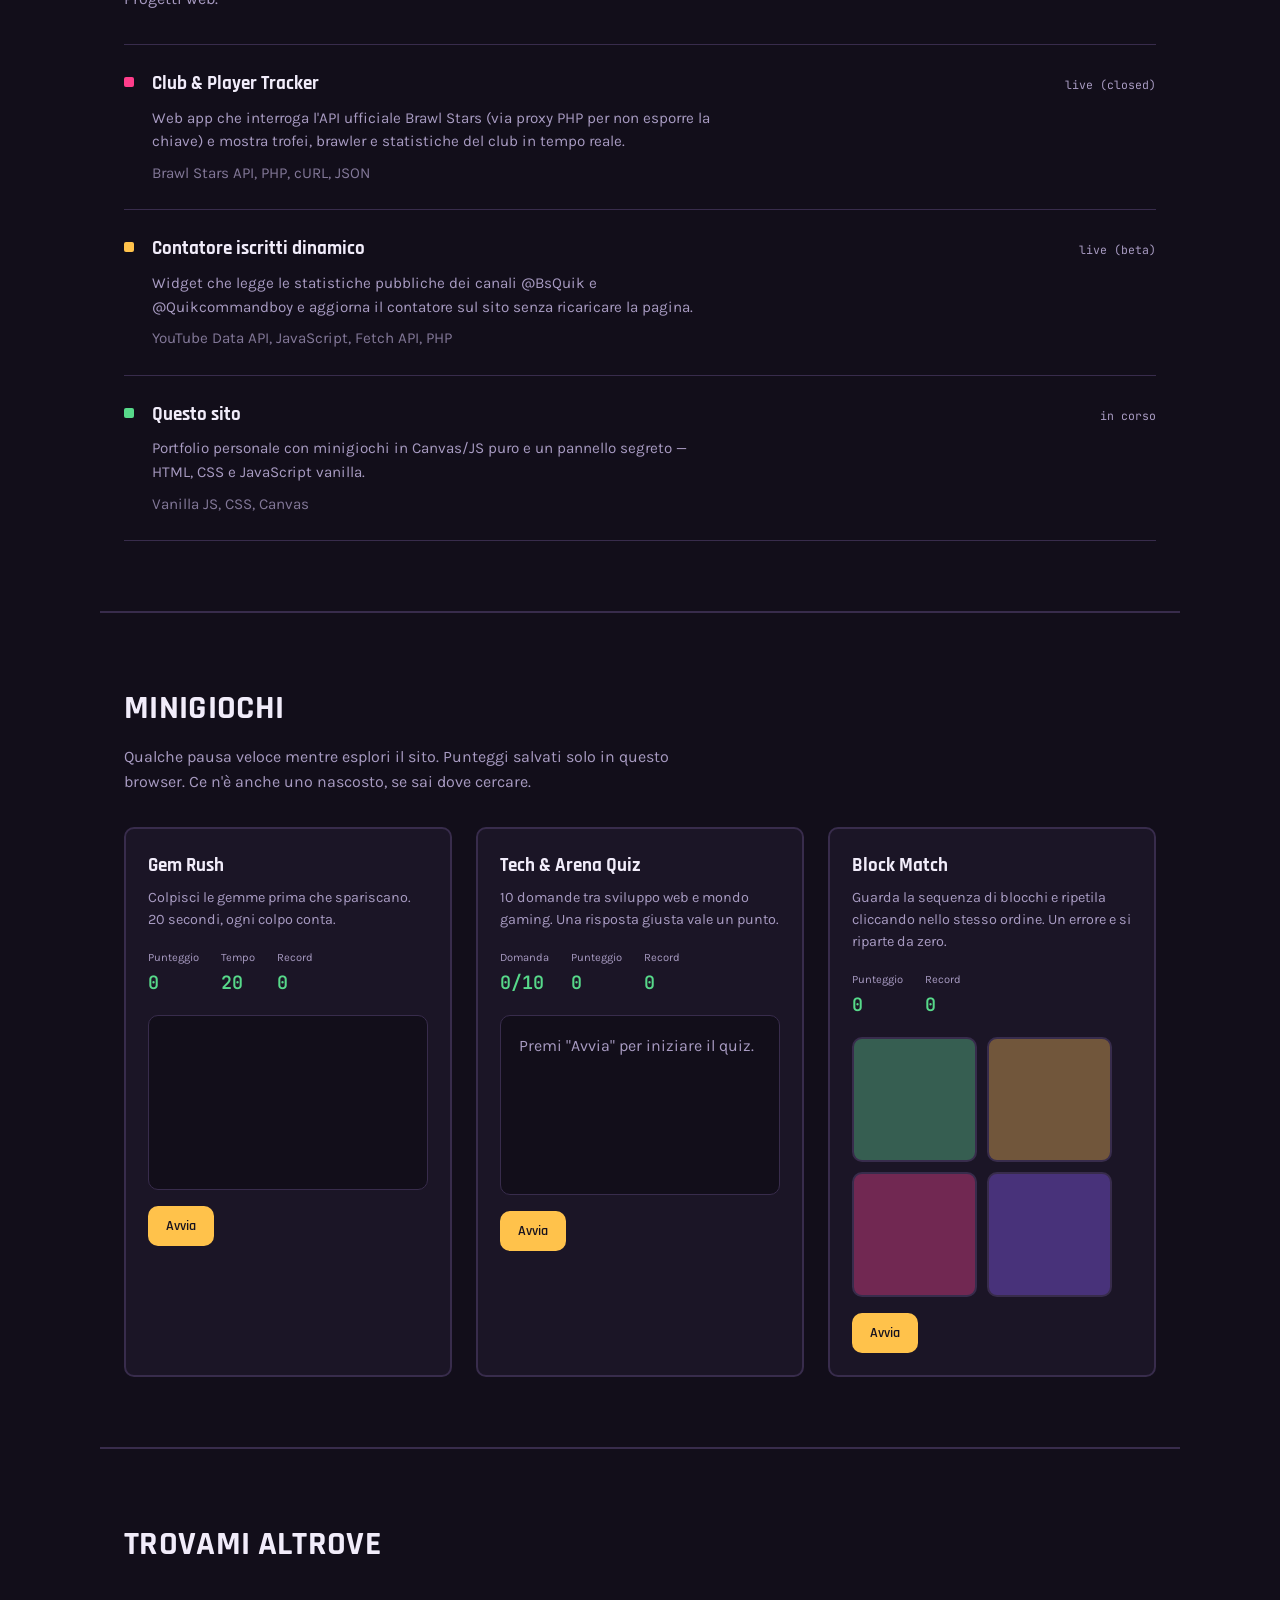
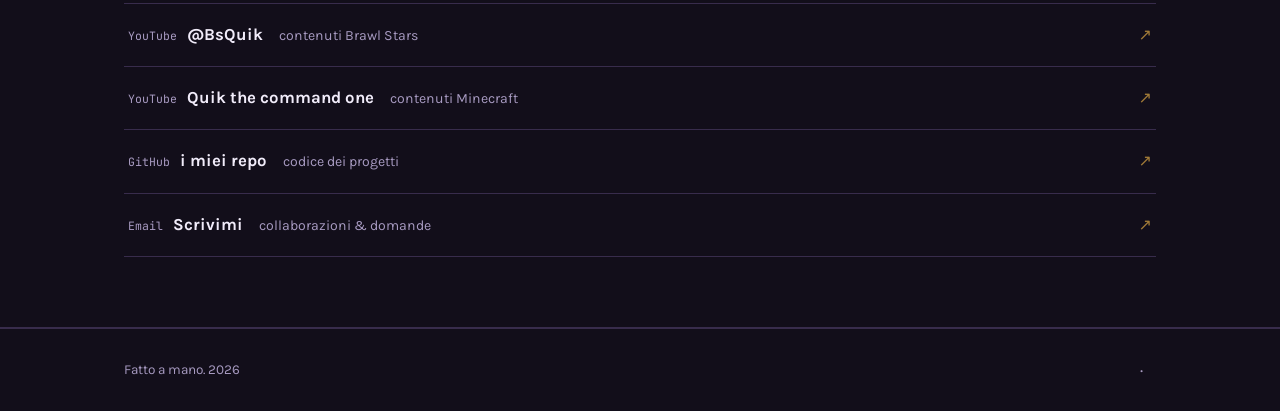
==== commit b5a5b4c7: "Update email contact link in index.html" ====
--- a/index.html
+++ b/index.html
@@ -347,7 +347,7 @@
         <span class="link-row__sub" data-i18n="contact.githubSub">codice dei progetti</span>
         <span class="link-row__arrow" aria-hidden="true">↗</span>
       </a>
-      <a class="link-row" href="mailto:contatto@example.com">
+      <a class="link-row" href="mailto:supportquik@google.com">
         <span class="link-row__main">
           <span class="link-row__platform">Email</span>
           <span class="link-row__handle" data-i18n="contact.emailHandle">Scrivimi</span>
--- a/style.css
+++ b/style.css
@@ -1,22 +1,29 @@
 /* =========================================================
    DESIGN TOKENS
+   Tre accenti, tre ruoli precisi — non decorazione arbitraria:
+   oro = valuta/merito (trofei, stelle, blocco d'oro), condiviso;
+   magenta = tutto ciò che è targato Brawl Stars;
+   verde = tutto ciò che è targato Minecraft o "da smanettone".
+   Il mono resta riservato ai numeri di gioco veri (punteggi,
+   timer) e al terminale della pagina segreta — non alle etichette.
    ========================================================= */
 :root{
-  --ink:      #14111F;   /* sfondo principale */
-  --panel:    #1D1A2E;   /* sfondo pannelli/card */
-  --panel-2:  #241F38;   /* pannelli leggermente più chiari (hover/nested) */
-  --line:     #38324F;   /* bordi */
-  --paper:    #EDE9F5;   /* testo principale */
-  --paper-dim:#A79FC2;   /* testo secondario */
-  --coral:    #FF5A36;   /* accento primario */
-  --coral-dim:#C93F22;
-  --lime:     #A8D93A;   /* accento secondario */
-  --cyan:     #4FD8E0;   /* accento terziario / link tecnici */
-
-  --font-display: 'Space Grotesk', system-ui, sans-serif;
-  --font-mono: 'IBM Plex Mono', ui-monospace, monospace;
-
-  --radius: 6px;
+  --ink:      #120E1A;   /* sfondo principale — aubergine scuro, non nero piatto */
+  --panel:    #1B1526;   /* sfondo pannelli/card */
+  --panel-2:  #241C33;   /* pannelli leggermente più chiari (hover/nested) */
+  --line:     #382C4C;   /* bordi */
+  --paper:    #F1ECFA;   /* testo principale */
+  --paper-dim:#A89BC2;   /* testo secondario */
+  --coral:    #FFC24B;   /* oro — accento condiviso (trofei, CTA, merito) */
+  --coral-dim:#C6900F;
+  --lime:     #57D98A;   /* verde — tag "Minecraft / dev" */
+  --cyan:     #FF3D8B;   /* magenta — tag "Brawl Stars" */
+
+  --font-display: 'Rajdhani', system-ui, sans-serif;   /* titoli, HUD, numeri grandi */
+  --font-body: 'Karla', system-ui, sans-serif;          /* corpo del testo e UI */
+  --font-mono: 'JetBrains Mono', ui-monospace, monospace; /* solo punteggi/timer veri e terminale */
+
+  --radius: 10px;
   --border: 2px solid var(--line);
   --container: 1080px;
 }
@@ -29,15 +36,16 @@
    filo per restare leggibili su sfondo chiaro.
    ========================================================= */
 body.theme-light{
-  --ink:      #F6F4FB;
+  --ink:      #FAF7FC;
   --panel:    #FFFFFF;
-  --panel-2:  #F0ECF9;
-  --line:     #DCD5EE;
-  --paper:    #1D1A2E;
-  --paper-dim:#655D82;
-  --coral:    #E14A26;
-  --lime:     #6E9B1E;
-  --cyan:     #0E93A0;
+  --panel-2:  #F2EDFA;
+  --line:     #DFD5EE;
+  --paper:    #1B1526;
+  --paper-dim:#6B6084;
+  --coral:    #A6660A;
+  --coral-dim:#8A5507;
+  --lime:     #16875A;
+  --cyan:     #C81862;
 }
 body.theme-light .site-header{
   background: rgba(246, 244, 251, 0.9);
@@ -59,9 +67,13 @@
   margin: 0;
   background: var(--ink);
   color: var(--paper);
-  font-family: var(--font-display);
+  font-family: var(--font-body);
   line-height: 1.55;
   -webkit-font-smoothing: antialiased;
+}
+
+h1, h2, h3, .nav__brand{
+  font-family: var(--font-display);
 }
 
 img{ max-width: 100%; display: block; }
@@ -137,27 +149,11 @@
   font-size: 0.75rem;
   color: var(--paper-dim);
 }
-.nav__pill span[data-lang-label]{ padding: 2px 4px; transition: color 0.15s ease; }
-.nav__pill span[data-lang-label].is-active{ color: var(--coral); font-weight: 600; }
+.nav__pill span[data-lang-label],
+.nav__pill span[data-theme-label]{ padding: 2px 4px; transition: color 0.15s ease; white-space: nowrap; }
+.nav__pill span[data-lang-label].is-active,
+.nav__pill span[data-theme-label].is-active{ color: var(--coral); font-weight: 600; }
 .nav__pill-sep{ color: var(--line); }
-
-.nav__icon-btn{
-  display: inline-flex;
-  align-items: center;
-  justify-content: center;
-  width: 34px;
-  height: 34px;
-  border-radius: 50%;
-  background: var(--panel);
-  border: 1px solid var(--line);
-  color: var(--paper);
-  position: relative;
-}
-.nav__icon-btn:hover{ border-color: var(--coral); }
-.theme-icon{ position: absolute; font-size: 0.95rem; transition: opacity 0.15s ease; }
-.theme-icon--sun{ opacity: 0; }
-body.theme-light .theme-icon--moon{ opacity: 0; }
-body.theme-light .theme-icon--sun{ opacity: 1; }
 
 .nav__toggle{
   display: none;
@@ -213,39 +209,35 @@
    ========================================================= */
 .hero{
   position: relative;
-  padding: 110px 24px 90px;
+  padding: 120px 24px 96px;
   overflow: hidden;
 }
 
-/* motivo a blocchi in stile Minecraft, unico momento "decorativo" della pagina */
-.hero__grid{
+/* Texture a mezzitoni (halftone), il riferimento visivo delle tavole a
+   fumetti di Brawl Stars — l'unico momento "decorativo" della pagina,
+   sfuma dall'angolo e non interferisce mai con il testo. */
+.hero__texture{
   position: absolute;
-  inset: -20% -10% auto auto;
-  width: 46%;
-  height: 420px;
-  background-image:
-    linear-gradient(var(--line) 1px, transparent 1px),
-    linear-gradient(90deg, var(--line) 1px, transparent 1px);
-  background-size: 28px 28px;
-  opacity: 0.35;
-  mask-image: radial-gradient(circle at top right, black, transparent 70%);
+  inset: -15% -8% auto auto;
+  width: 56%;
+  height: 480px;
+  background-image: radial-gradient(var(--line) 1.6px, transparent 1.6px);
+  background-size: 15px 15px;
+  opacity: 0.5;
+  mask-image: radial-gradient(circle at top right, black, transparent 68%);
   pointer-events: none;
 }
 
-.hero__eyebrow{
-  font-family: var(--font-mono);
-  color: var(--lime);
-  font-size: 0.85rem;
-  margin-bottom: 14px;
-}
-
 .hero__title{
-  font-size: clamp(2.2rem, 6vw, 3.6rem);
+  font-family: var(--font-display);
+  font-size: clamp(3rem, 8vw, 5.2rem);
   font-weight: 700;
-  letter-spacing: -0.02em;
-  max-width: 14ch;
+  letter-spacing: -0.01em;
+  line-height: 0.98;
+  text-transform: uppercase;
+  max-width: 16ch;
   color: var(--paper);
-  min-height: 1.2em;
+  min-height: 1.1em;
 }
 .cursor{
   color: var(--coral);
@@ -254,10 +246,10 @@
 @keyframes blink{ 50%{ opacity: 0; } }
 
 .hero__lead{
-  margin-top: 22px;
-  max-width: 56ch;
-  color: var(--paper-dim);
-  font-size: 1.08rem;
+  margin-top: 24px;
+  max-width: 52ch;
+  color: var(--paper-dim);
+  font-size: 1.1rem;
 }
 
 .hero__cta{
@@ -275,21 +267,12 @@
   border-top: var(--border);
 }
 
-.section__head{
-  display: flex;
-  align-items: baseline;
-  justify-content: space-between;
-  gap: 16px;
-}
 .section__head h2{
-  font-size: 1.8rem;
+  font-family: var(--font-display);
+  font-size: 2.1rem;
   font-weight: 700;
-  letter-spacing: -0.01em;
-}
-.section__index{
-  font-family: var(--font-mono);
-  color: var(--paper-dim);
-  font-size: 0.85rem;
+  letter-spacing: 0.01em;
+  text-transform: uppercase;
 }
 .section__sub{
   margin-top: 10px;
@@ -315,13 +298,15 @@
 
 .about__card{
   background: var(--panel);
-  border: var(--border);
-  border-radius: var(--radius);
+  border: 1px solid var(--line);
+  border-top: 4px solid var(--coral);
+  border-radius: 4px;
   padding: 22px;
   align-self: start;
 }
 .about__card-label{
-  font-family: var(--font-mono);
+  font-family: var(--font-body);
+  font-weight: 700;
   font-size: 0.8rem;
   color: var(--lime);
   display: block;
@@ -336,95 +321,107 @@
 .about__card-list li:first-child{ border-top: none; }
 
 /* =========================================================
-   TECH STACK
-   ========================================================= */
-.stack-grid{
+   TECH STACK — "hotbar" in stile inventario
+   Angoli netti (non arrotondati come il resto del sito): un
+   riferimento deliberato all'hotbar di Minecraft, non un'altra
+   card component riciclata.
+   ========================================================= */
+.stack-hotbar{
   margin-top: 32px;
-  display: grid;
-  grid-template-columns: repeat(auto-fill, minmax(180px, 1fr));
-  gap: 14px;
-}
-
-.stack-item{
+  display: flex;
+  flex-wrap: wrap;
+  gap: 6px;
   background: var(--panel);
-  border: var(--border);
-  border-radius: var(--radius);
-  padding: 18px;
+  border: 2px solid var(--line);
+  padding: 6px;
+  width: fit-content;
+  max-width: 100%;
+}
+
+.stack-slot{
+  width: 104px;
+  aspect-ratio: 1 / 1;
+  background: var(--panel-2);
+  border: 2px solid var(--line);
+  border-radius: 3px;
   display: flex;
   flex-direction: column;
-  gap: 10px;
-  transition: border-color 0.15s ease, transform 0.15s ease;
-}
-.stack-item:hover{
+  align-items: center;
+  justify-content: center;
+  gap: 6px;
+  text-align: center;
+  padding: 8px;
+  transition: border-color 0.15s ease, background 0.15s ease;
+}
+.stack-slot:hover{
   border-color: var(--coral);
-  transform: translateY(-2px);
-}
-.stack-item__glyph{
-  font-family: var(--font-mono);
-  color: var(--cyan);
-  font-size: 1.1rem;
-}
-.stack-item__name{ font-weight: 600; }
-.stack-item__tag{
-  font-family: var(--font-mono);
-  font-size: 0.75rem;
-  color: var(--paper-dim);
-}
-
-/* =========================================================
-   PROGETTI
-   ========================================================= */
-.projects-grid{
+  background: color-mix(in srgb, var(--coral) 12%, var(--panel-2));
+}
+.stack-slot__glyph{
+  font-size: 1.3rem;
+  color: var(--coral);
+}
+.stack-slot__name{
+  font-size: 0.72rem;
+  font-weight: 600;
+  color: var(--paper-dim);
+  line-height: 1.2;
+}
+
+/* =========================================================
+   PROGETTI — log di partite
+   Righe, non card: il marcatore a sinistra usa il colore giusto
+   per il soggetto (magenta = targato Brawl Stars, verde = lato
+   dev/Minecraft, oro = condiviso), non un colore a caso.
+   ========================================================= */
+.log-list{
   margin-top: 32px;
-  display: grid;
-  grid-template-columns: repeat(auto-fit, minmax(260px, 1fr));
-  gap: 20px;
-}
-
-.project-card{
-  background: var(--panel);
-  border: var(--border);
-  border-radius: var(--radius);
-  padding: 22px;
-  display: flex;
-  flex-direction: column;
+  border-top: 1px solid var(--line);
+}
+
+.log-row{
+  display: flex;
+  gap: 18px;
+  padding: 24px 0;
+  border-bottom: 1px solid var(--line);
+}
+
+.log-row__marker{
+  flex-shrink: 0;
+  width: 10px;
+  height: 10px;
+  border-radius: 2px;
+  margin-top: 8px;
+}
+.log-row__marker--pink{ background: var(--cyan); }
+.log-row__marker--gold{ background: var(--coral); }
+.log-row__marker--green{ background: var(--lime); }
+
+.log-row__body{ flex: 1; min-width: 0; }
+.log-row__top{
+  display: flex;
+  align-items: baseline;
+  justify-content: space-between;
   gap: 12px;
-}
-.project-card__top{
-  display: flex;
-  align-items: center;
-  justify-content: space-between;
-}
-.project-card__label{
-  font-family: var(--font-mono);
-  font-size: 0.75rem;
-  color: var(--cyan);
-}
-.project-card__status{
-  font-family: var(--font-mono);
-  font-size: 0.7rem;
-  padding: 3px 8px;
-  border: 1px solid var(--lime);
-  color: var(--lime);
-  border-radius: 100px;
-}
-.project-card h3{ font-size: 1.15rem; font-weight: 700; }
-.project-card p{ color: var(--paper-dim); font-size: 0.95rem; }
-
-.project-card__tags{
-  display: flex;
-  gap: 8px;
   flex-wrap: wrap;
-  margin-top: auto;
-  padding-top: 8px;
-}
-.project-card__tags span{
+}
+.log-row__top h3{
+  font-size: 1.2rem;
+  font-weight: 700;
+}
+.log-row__status{
   font-family: var(--font-mono);
   font-size: 0.72rem;
   color: var(--paper-dim);
-  border: 1px solid var(--line);
-  padding: 3px 8px;
-  border-radius: 100px;
+  white-space: nowrap;
+}
+
+.log-row__body p{ color: var(--paper-dim); font-size: 0.95rem; margin-top: 8px; max-width: 64ch; }
+.log-row__stack{
+  margin-top: 10px;
+  font-size: 0.85rem;
+  color: var(--paper-dim);
+  opacity: 0.75;
 }
 
 /* =========================================================
@@ -450,11 +447,10 @@
   display: flex;
   gap: 22px;
   margin: 18px 0;
-  font-family: var(--font-mono);
 }
 .game-panel__stats > div{ display: flex; flex-direction: column; gap: 2px; }
 .game-panel__stat-label{ font-size: 0.7rem; color: var(--paper-dim); }
-.game-panel__stat-value{ font-size: 1.1rem; color: var(--lime); }
+.game-panel__stat-value{ font-family: var(--font-mono); font-size: 1.15rem; font-weight: 600; color: var(--lime); font-variant-numeric: tabular-nums; }
 
 .game-canvas{
   width: 100%;
@@ -474,7 +470,6 @@
   gap: 14px;
 }
 .game-panel__message{
-  font-family: var(--font-mono);
   font-size: 0.85rem;
   color: var(--coral);
 }
@@ -530,7 +525,7 @@
 .block-match__cell:nth-child(1){ background: color-mix(in srgb, var(--lime) 35%, var(--panel-2)); }
 .block-match__cell:nth-child(2){ background: color-mix(in srgb, var(--coral) 35%, var(--panel-2)); }
 .block-match__cell:nth-child(3){ background: color-mix(in srgb, var(--cyan) 35%, var(--panel-2)); }
-.block-match__cell:nth-child(4){ background: color-mix(in srgb, #C9A227 35%, var(--panel-2)); }
+.block-match__cell:nth-child(4){ background: color-mix(in srgb, #8A5CFF 35%, var(--panel-2)); }
 
 .block-match__cell.is-active{
   filter: brightness(1.6);
@@ -627,32 +622,135 @@
 }
 
 /* =========================================================
-   SOCIAL
-   ========================================================= */
-.social-grid{
+   PAGINA SEGRETA (secret.html)
+   Gate password a pagina intera + contenuto rivelato dopo
+   l'accesso corretto (tema Hacker applicato solo qui).
+   ========================================================= */
+.secret-page{
+  min-height: 100vh;
+  display: flex;
+  align-items: center;
+  justify-content: center;
+  padding: 24px;
+}
+
+.secret-page__top{
+  position: fixed;
+  top: 18px;
+  left: 24px;
+}
+.secret-page__back{
+  font-family: var(--font-mono);
+  font-size: 0.85rem;
+  color: var(--paper-dim);
+}
+.secret-page__back:hover{ color: var(--coral); }
+
+.secret-page__gate{
+  max-width: 380px;
+  width: 100%;
+  background: var(--panel);
+  border: 2px solid var(--coral);
+  border-radius: var(--radius);
+  padding: 34px 30px;
+  text-align: center;
+}
+.secret-page__gate h1{
+  font-family: var(--font-mono);
+  color: var(--coral);
+  font-size: 1.1rem;
+  margin-bottom: 10px;
+}
+.secret-page__gate p{
+  color: var(--paper-dim);
+  font-size: 0.9rem;
+  margin-bottom: 22px;
+}
+.secret-page__form{ display: flex; gap: 10px; }
+.secret-page__input{
+  flex: 1;
+  background: var(--ink);
+  border: 1px solid var(--line);
+  border-radius: var(--radius);
+  padding: 10px 12px;
+  color: var(--paper);
+  font-family: var(--font-mono);
+}
+.secret-page__input:focus{ border-color: var(--cyan); }
+.secret-page__error{
+  margin-top: 12px;
+  color: var(--coral);
+  font-family: var(--font-mono);
+  font-size: 0.82rem;
+  min-height: 1em;
+}
+
+.secret-page__content{
+  max-width: 580px;
+  width: 100%;
+}
+.secret-page__content h1{
+  font-family: var(--font-mono);
+  color: var(--coral);
+  font-size: 1.3rem;
+  margin-bottom: 18px;
+}
+.secret-page__log{
+  font-family: var(--font-mono);
+  background: var(--panel);
+  border: 1px solid var(--line);
+  border-radius: var(--radius);
+  padding: 22px;
+  white-space: pre-wrap;
+  line-height: 1.8;
+  font-size: 0.9rem;
+  color: var(--paper-dim);
+}
+body.theme-hacker .secret-page__log{ color: var(--lime); }
+body.theme-hacker .secret-page__content h1{ text-shadow: 0 0 8px rgba(51, 255, 102, 0.55); }
+
+.secret-page__actions{
+  margin-top: 18px;
+}
+
+.secret-page__reload-note{
+  margin-top: 12px;
+  font-size: 0.8rem;
+  color: var(--paper-dim);
+}
+
+/* =========================================================
+   SOCIAL — righe di link, non un'altra griglia di card
+   ========================================================= */
+.link-list{
   margin-top: 32px;
-  display: grid;
-  grid-template-columns: repeat(auto-fit, minmax(220px, 1fr));
+  border-top: 1px solid var(--line);
+}
+.link-row{
+  display: flex;
+  align-items: baseline;
   gap: 16px;
-}
-.social-card{
-  background: var(--panel);
-  border: var(--border);
-  border-radius: var(--radius);
-  padding: 20px;
-  display: flex;
-  flex-direction: column;
-  gap: 4px;
-  transition: border-color 0.15s ease;
-}
-.social-card:hover{ border-color: var(--coral); }
-.social-card__platform{
+  padding: 18px 4px;
+  border-bottom: 1px solid var(--line);
+  transition: gap 0.15s ease;
+}
+.link-row:hover{ gap: 22px; }
+.link-row:hover .link-row__handle{ color: var(--coral); }
+.link-row:hover .link-row__arrow{ opacity: 1; transform: translate(2px, -2px); }
+
+.link-row__main{ display: flex; align-items: baseline; gap: 10px; flex-shrink: 0; }
+.link-row__platform{
   font-family: var(--font-mono);
   font-size: 0.72rem;
-  color: var(--cyan);
-}
-.social-card__handle{ font-weight: 700; font-size: 1.05rem; }
-.social-card__sub{ color: var(--paper-dim); font-size: 0.85rem; }
+  color: var(--paper-dim);
+}
+.link-row__handle{ font-weight: 700; font-size: 1.05rem; transition: color 0.15s ease; }
+.link-row__sub{ color: var(--paper-dim); font-size: 0.88rem; flex: 1; }
+.link-row__arrow{
+  color: var(--coral);
+  opacity: 0.6;
+  transition: opacity 0.15s ease, transform 0.15s ease;
+}
 
 /* =========================================================
    FOOTER + TRIGGER SEGRETO
@@ -771,7 +869,7 @@
 body.theme-hacker h3{
   text-shadow: 0 0 8px rgba(51, 255, 102, 0.55);
 }
-body.theme-hacker .hero__grid{ opacity: 0.5; }
+body.theme-hacker .hero__texture{ opacity: 0.8; }
 
 /* =========================================================
    RESPONSIVE
@@ -797,9 +895,10 @@
   .nav__links.is-open{ display: flex; }
 
   .hero{ padding: 80px 20px 60px; }
-  .hero__grid{ width: 70%; }
+  .hero__texture{ width: 78%; }
 
   .section{ padding: 50px 20px; }
 
-  .games-grid, .projects-grid, .social-grid{ grid-template-columns: 1fr; }
-}
+  .games-grid{ grid-template-columns: 1fr; }
+  .stack-slot{ width: 88px; }
+}
